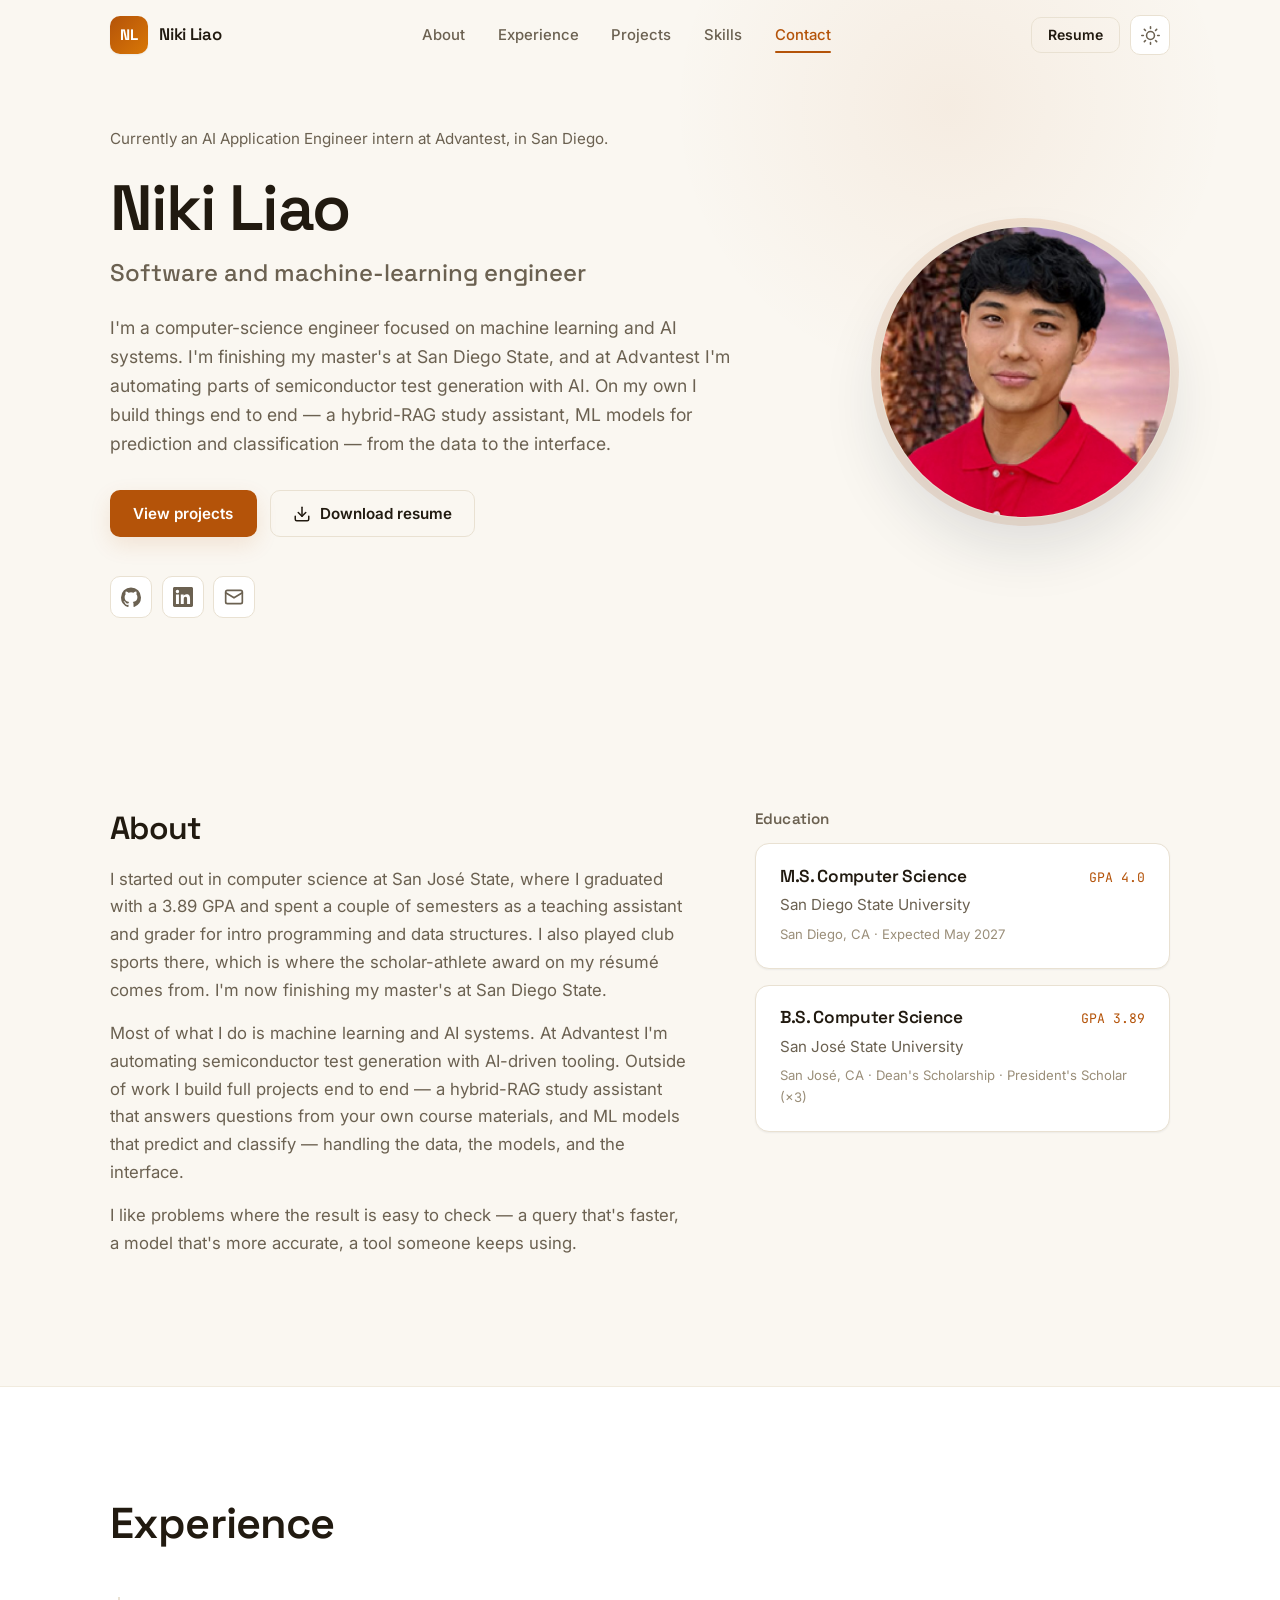
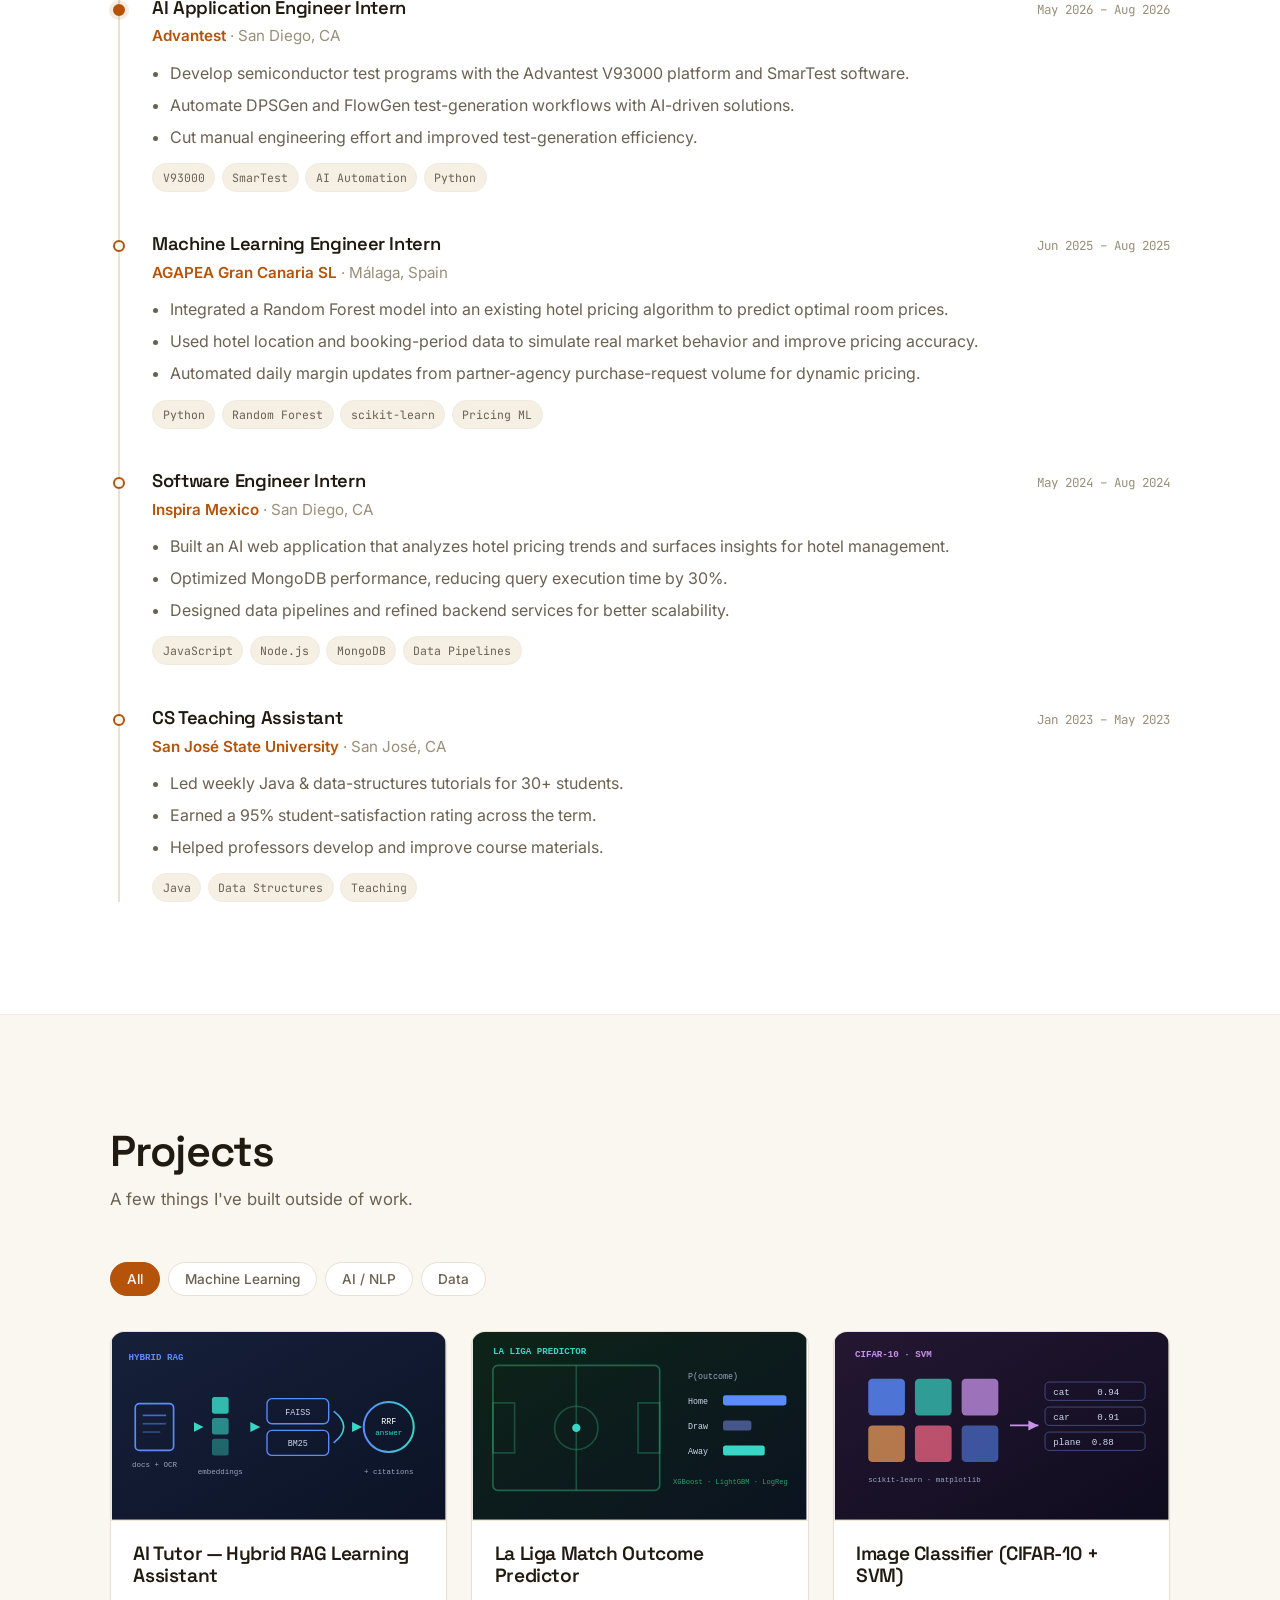
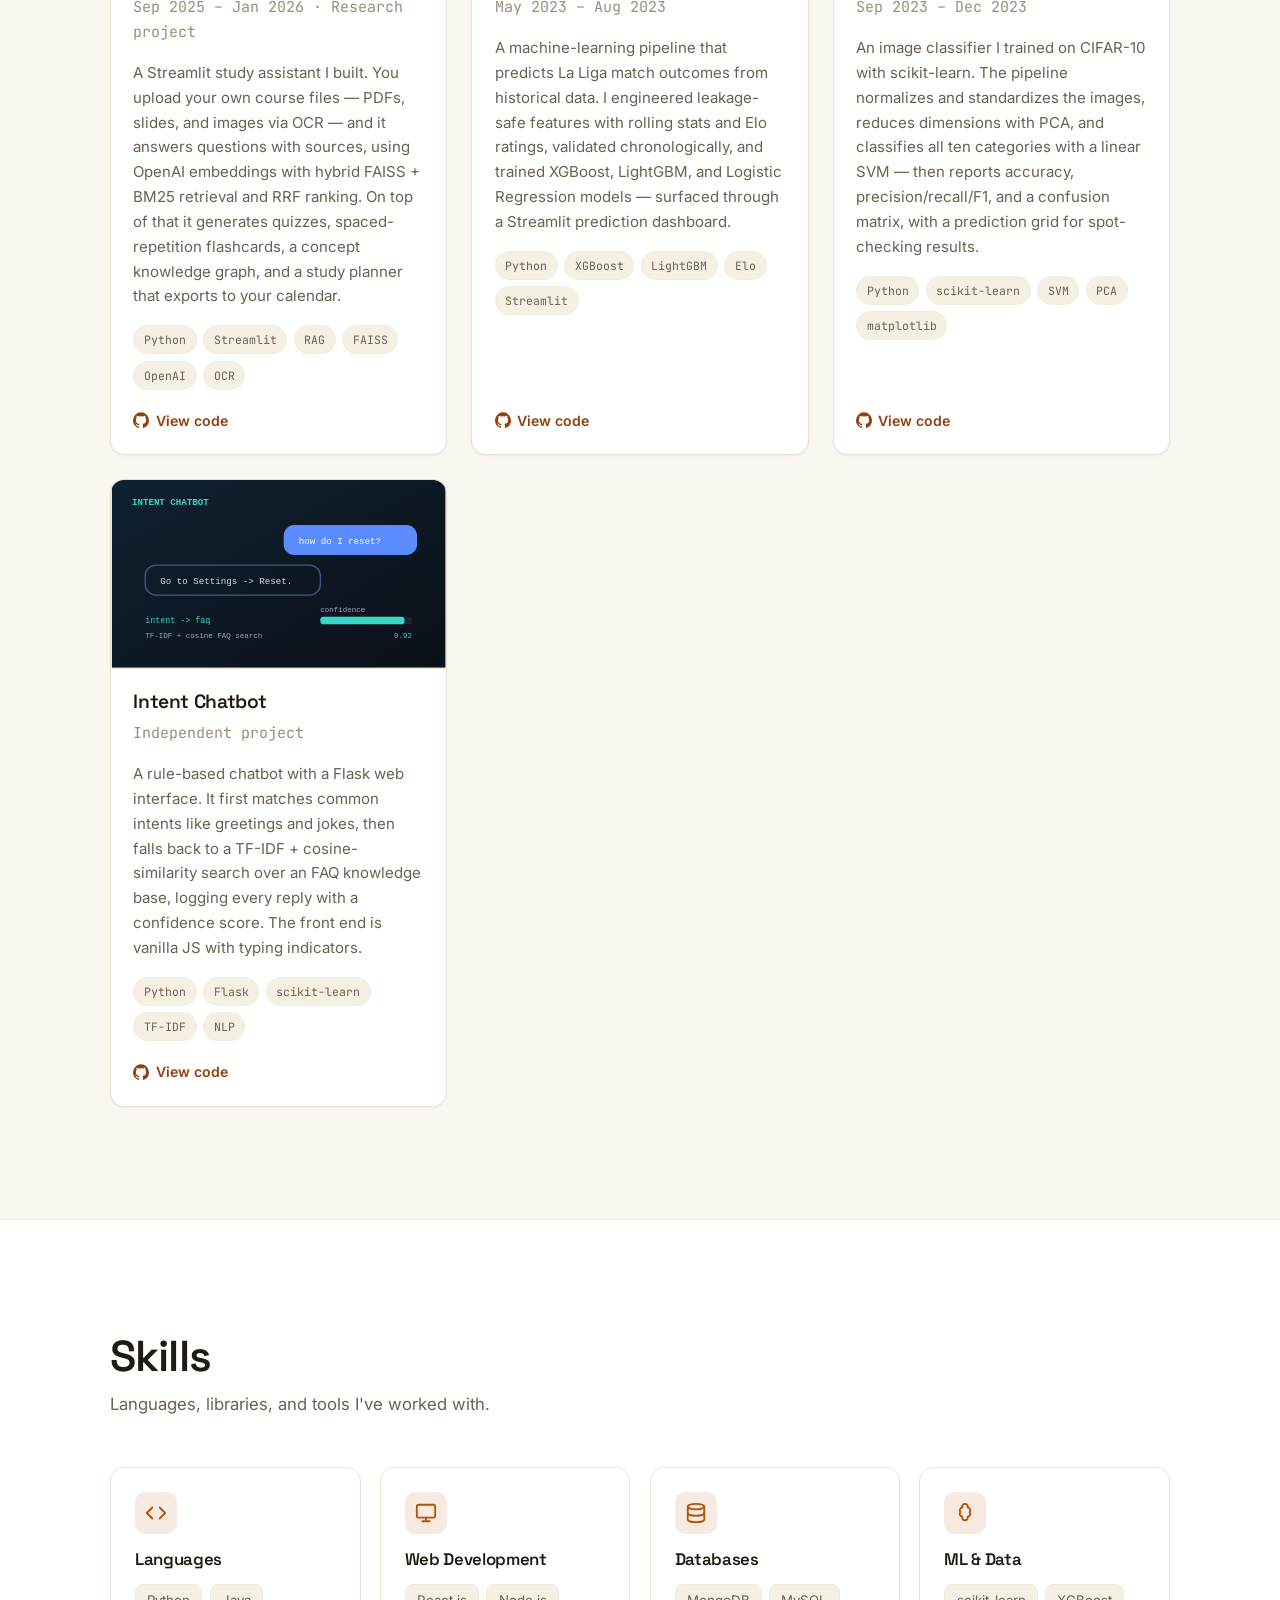
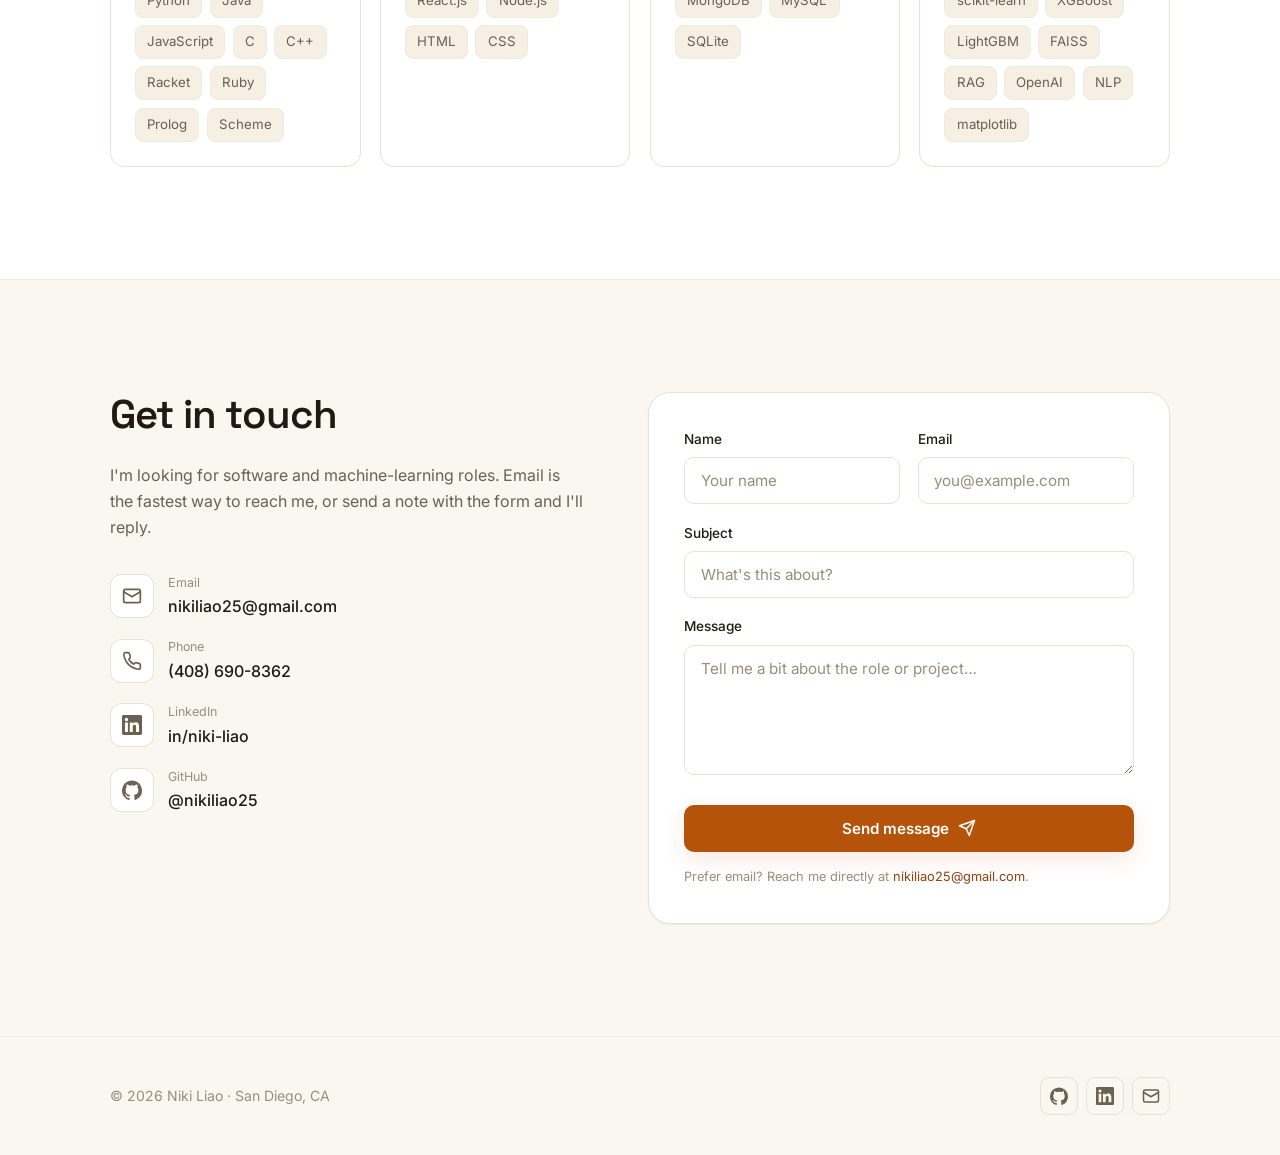
==== index.html @ 73e9d35c "Rebuild portfolio: custom site, résumé-accurate content, amber theme - Replace HTML5 UP template wit" ====
<!DOCTYPE html>
<html lang="en" data-theme="dark">
<head>
  <meta charset="utf-8" />
  <meta name="viewport" content="width=device-width, initial-scale=1" />

  <title>Niki Liao — Software &amp; Machine Learning Engineer</title>
  <meta name="description" content="Niki Liao is a software and machine learning engineer in San Diego. MS Computer Science at SDSU. Building AI-driven systems, RAG applications, and ML pipelines." />
  <meta name="author" content="Niki Liao" />
  <meta name="theme-color" content="#14110b" />
  <link rel="canonical" href="https://nikiliao25.github.io/Niki_Portfolio/" />

  <!-- Open Graph / Twitter -->
  <meta property="og:type" content="website" />
  <meta property="og:title" content="Niki Liao — Software &amp; Machine Learning Engineer" />
  <meta property="og:description" content="MS Computer Science @ SDSU. Building AI-driven systems, RAG applications, and ML pipelines." />
  <meta property="og:image" content="https://nikiliao25.github.io/Niki_Portfolio/images/og-image.png" />
  <meta property="og:url" content="https://nikiliao25.github.io/Niki_Portfolio/" />
  <meta name="twitter:card" content="summary_large_image" />
  <meta name="twitter:title" content="Niki Liao — Software &amp; Machine Learning Engineer" />
  <meta name="twitter:description" content="MS Computer Science @ SDSU. Building AI-driven systems, RAG applications, and ML pipelines." />
  <meta name="twitter:image" content="https://nikiliao25.github.io/Niki_Portfolio/images/og-image.png" />

  <!-- Favicon: NL monogram -->
  <link rel="icon" href="data:image/svg+xml,%3Csvg xmlns='http://www.w3.org/2000/svg' viewBox='0 0 64 64'%3E%3Cdefs%3E%3ClinearGradient id='g' x1='0' y1='0' x2='1' y2='1'%3E%3Cstop offset='0' stop-color='%23f59e0b'/%3E%3Cstop offset='1' stop-color='%23fbbf24'/%3E%3C/linearGradient%3E%3C/defs%3E%3Crect width='64' height='64' rx='14' fill='url(%23g)'/%3E%3Ctext x='50%25' y='52%25' font-family='Arial,sans-serif' font-size='30' font-weight='700' fill='%2314110b' text-anchor='middle' dominant-baseline='middle'%3ENL%3C/text%3E%3C/svg%3E" />

  <!-- Fonts -->
  <link rel="preconnect" href="https://fonts.googleapis.com" />
  <link rel="preconnect" href="https://fonts.gstatic.com" crossorigin />
  <link href="https://fonts.googleapis.com/css2?family=Inter:wght@400;500;600;700&family=Space+Grotesk:wght@500;600;700&family=JetBrains+Mono:wght@400;500&display=swap" rel="stylesheet" />

  <link rel="stylesheet" href="assets/css/styles.css" />

  <!-- Structured data -->
  <script type="application/ld+json">
  {
    "@context": "https://schema.org",
    "@type": "Person",
    "name": "Niki Liao",
    "jobTitle": "Software & Machine Learning Engineer",
    "email": "mailto:nikiliao25@gmail.com",
    "address": { "@type": "PostalAddress", "addressLocality": "San Diego", "addressRegion": "CA" },
    "alumniOf": ["San José State University", "San Diego State University"],
    "url": "https://nikiliao25.github.io/Niki_Portfolio/",
    "sameAs": ["https://github.com/nikiliao25", "https://www.linkedin.com/in/niki-liao/"]
  }
  </script>
</head>

<body>
  <a class="skip-link" href="#main">Skip to content</a>

  <!-- ===== Header ===== -->
  <header class="site-header" id="header">
    <div class="container nav">
      <a class="brand" href="#top" aria-label="Niki Liao — home">
        <span class="monogram" aria-hidden="true">NL</span>
        <span class="brand-name">Niki Liao</span>
      </a>

      <ul class="nav-links" id="navLinks">
        <li><a href="#about">About</a></li>
        <li><a href="#experience">Experience</a></li>
        <li><a href="#projects">Projects</a></li>
        <li><a href="#skills">Skills</a></li>
        <li><a href="#contact">Contact</a></li>
      </ul>

      <div class="nav-actions">
        <a class="btn btn-ghost" href="assets/Niki_Liao_Resume.pdf" target="_blank" rel="noopener" style="padding:0.6rem 1rem;font-size:0.88rem;">Resume</a>
        <button class="icon-btn theme-toggle" id="themeToggle" aria-label="Toggle color theme">
          <svg class="moon" viewBox="0 0 24 24" fill="none" stroke="currentColor" stroke-width="2" stroke-linecap="round" stroke-linejoin="round"><path d="M21 12.79A9 9 0 1 1 11.21 3 7 7 0 0 0 21 12.79z"/></svg>
          <svg class="sun" viewBox="0 0 24 24" fill="none" stroke="currentColor" stroke-width="2" stroke-linecap="round" stroke-linejoin="round"><circle cx="12" cy="12" r="5"/><path d="M12 1v2M12 21v2M4.22 4.22l1.42 1.42M18.36 18.36l1.42 1.42M1 12h2M21 12h2M4.22 19.78l1.42-1.42M18.36 5.64l1.42-1.42"/></svg>
        </button>
        <button class="icon-btn nav-toggle" id="navToggle" aria-label="Toggle navigation" aria-expanded="false">
          <svg viewBox="0 0 24 24" fill="none" stroke="currentColor" stroke-width="2" stroke-linecap="round"><line x1="3" y1="6" x2="21" y2="6"/><line x1="3" y1="12" x2="21" y2="12"/><line x1="3" y1="18" x2="21" y2="18"/></svg>
        </button>
      </div>
    </div>
  </header>

  <main id="main">
    <span id="top"></span>

    <!-- ===== Hero ===== -->
    <section class="hero" id="hero">
      <div class="container hero-inner reveal">
        <div class="hero-text">
        <p class="hero-now">Currently an AI Application Engineer intern at Advantest, in San Diego.</p>
        <h1>Niki Liao</h1>
        <p class="role">Software and machine-learning engineer</p>
        <p class="lead">
          I'm a computer-science engineer focused on machine learning and AI
          systems. I'm finishing my master's at San Diego State, and at Advantest
          I'm automating parts of semiconductor test generation with AI. On my own
          I build things end to end — a hybrid-RAG study assistant, ML models for
          prediction and classification — from the data to the interface.
        </p>

        <div class="hero-actions">
          <a class="btn btn-primary" href="#projects">View projects</a>
          <a class="btn btn-ghost" href="assets/Niki_Liao_Resume.pdf" target="_blank" rel="noopener">
            <svg viewBox="0 0 24 24" fill="none" stroke="currentColor" stroke-width="2" stroke-linecap="round" stroke-linejoin="round"><path d="M21 15v4a2 2 0 0 1-2 2H5a2 2 0 0 1-2-2v-4"/><polyline points="7 10 12 15 17 10"/><line x1="12" y1="15" x2="12" y2="3"/></svg>
            Download resume
          </a>
        </div>

        <div class="hero-socials">
          <a href="https://github.com/nikiliao25" target="_blank" rel="noopener" aria-label="GitHub">
            <svg viewBox="0 0 24 24" fill="currentColor"><path d="M12 .5A12 12 0 0 0 0 12.5a12 12 0 0 0 8.21 11.4c.6.11.82-.26.82-.58v-2c-3.34.73-4.04-1.6-4.04-1.6-.55-1.39-1.34-1.76-1.34-1.76-1.09-.75.08-.73.08-.73 1.2.08 1.84 1.24 1.84 1.24 1.07 1.83 2.81 1.3 3.5.99.11-.78.42-1.3.76-1.6-2.67-.3-5.47-1.33-5.47-5.93 0-1.31.47-2.38 1.24-3.22-.13-.3-.54-1.52.12-3.18 0 0 1.01-.32 3.3 1.23a11.5 11.5 0 0 1 6 0c2.29-1.55 3.3-1.23 3.3-1.23.66 1.66.25 2.88.12 3.18.77.84 1.23 1.91 1.23 3.22 0 4.61-2.8 5.62-5.48 5.92.43.37.81 1.1.81 2.22v3.29c0 .32.22.7.83.58A12 12 0 0 0 24 12.5 12 12 0 0 0 12 .5z"/></svg>
          </a>
          <a href="https://www.linkedin.com/in/niki-liao/" target="_blank" rel="noopener" aria-label="LinkedIn">
            <svg viewBox="0 0 24 24" fill="currentColor"><path d="M20.45 20.45h-3.56v-5.57c0-1.33-.02-3.04-1.85-3.04-1.85 0-2.13 1.45-2.13 2.94v5.67H9.35V9h3.42v1.56h.05c.48-.9 1.64-1.85 3.37-1.85 3.6 0 4.27 2.37 4.27 5.46v6.28zM5.34 7.43a2.06 2.06 0 1 1 0-4.13 2.06 2.06 0 0 1 0 4.13zM7.12 20.45H3.56V9h3.56v11.45zM22.22 0H1.77C.79 0 0 .77 0 1.73v20.54C0 23.22.79 24 1.77 24h20.45c.98 0 1.78-.78 1.78-1.73V1.73C24 .77 23.2 0 22.22 0z"/></svg>
          </a>
          <a href="mailto:nikiliao25@gmail.com" aria-label="Email">
            <svg viewBox="0 0 24 24" fill="none" stroke="currentColor" stroke-width="2" stroke-linecap="round" stroke-linejoin="round"><rect x="2" y="4" width="20" height="16" rx="2"/><path d="m22 7-10 6L2 7"/></svg>
          </a>
        </div>
        </div>

        <div class="hero-photo">
          <img src="images/headshot.jpg" width="300" height="300" alt="Portrait of Niki Liao" />
        </div>
      </div>
    </section>

    <!-- ===== About ===== -->
    <section class="section" id="about">
      <div class="container">
        <div class="about-grid">
          <div class="about-text reveal">
            <h2>About</h2>
            <p>
              I started out in computer science at San José State, where I
              graduated with a 3.89 GPA and spent a couple of semesters as a
              teaching assistant and grader for intro programming and data
              structures. I also played club sports there, which is where the
              scholar-athlete award on my résumé comes from. I'm now finishing
              my master's at San Diego State.
            </p>
            <p>
              Most of what I do is machine learning and AI systems. At Advantest
              I'm automating semiconductor test generation with AI-driven tooling.
              Outside of work I build full projects end to end — a hybrid-RAG study
              assistant that answers questions from your own course materials, and
              ML models that predict and classify — handling the data, the models,
              and the interface.
            </p>
            <p>
              I like problems where the result is easy to check — a query that's
              faster, a model that's more accurate, a tool someone keeps using.
            </p>
          </div>

          <div class="about-edu reveal">
            <h2 class="edu-title">Education</h2>
            <div class="edu-card">
              <div class="edu-top">
                <h3>M.S. Computer Science</h3>
                <span class="gpa">GPA 4.0</span>
              </div>
              <p class="school">San Diego State University</p>
              <p class="meta">San Diego, CA · Expected May 2027</p>
            </div>
            <div class="edu-card">
              <div class="edu-top">
                <h3>B.S. Computer Science</h3>
                <span class="gpa">GPA 3.89</span>
              </div>
              <p class="school">San José State University</p>
              <p class="meta">San José, CA · Dean's Scholarship · President's Scholar (×3)</p>
            </div>
          </div>
        </div>
      </div>
    </section>

    <!-- ===== Experience ===== -->
    <section class="section" id="experience" style="background:var(--bg-soft);border-block:1px solid var(--border-soft);">
      <div class="container">
        <div class="section-head reveal">
          <h2>Experience</h2>
        </div>

        <div class="timeline">
          <article class="tl-item current reveal">
            <div class="tl-head">
              <h3 class="tl-role">AI Application Engineer Intern</h3>
              <span class="tl-date">May 2026 – Aug 2026</span>
            </div>
            <p class="tl-company">Advantest <span class="loc">· San Diego, CA</span></p>
            <ul class="tl-list">
              <li>Develop semiconductor test programs with the Advantest V93000 platform and SmarTest software.</li>
              <li>Automate DPSGen and FlowGen test-generation workflows with AI-driven solutions.</li>
              <li>Cut manual engineering effort and improved test-generation efficiency.</li>
            </ul>
            <div class="tl-tags">
              <span class="tag">V93000</span><span class="tag">SmarTest</span><span class="tag">AI Automation</span><span class="tag">Python</span>
            </div>
          </article>

          <article class="tl-item reveal">
            <div class="tl-head">
              <h3 class="tl-role">Machine Learning Engineer Intern</h3>
              <span class="tl-date">Jun 2025 – Aug 2025</span>
            </div>
            <p class="tl-company">AGAPEA Gran Canaria SL <span class="loc">· Málaga, Spain</span></p>
            <ul class="tl-list">
              <li>Integrated a Random Forest model into an existing hotel pricing algorithm to predict optimal room prices.</li>
              <li>Used hotel location and booking-period data to simulate real market behavior and improve pricing accuracy.</li>
              <li>Automated daily margin updates from partner-agency purchase-request volume for dynamic pricing.</li>
            </ul>
            <div class="tl-tags">
              <span class="tag">Python</span><span class="tag">Random Forest</span><span class="tag">scikit-learn</span><span class="tag">Pricing ML</span>
            </div>
          </article>

          <article class="tl-item reveal">
            <div class="tl-head">
              <h3 class="tl-role">Software Engineer Intern</h3>
              <span class="tl-date">May 2024 – Aug 2024</span>
            </div>
            <p class="tl-company">Inspira Mexico <span class="loc">· San Diego, CA</span></p>
            <ul class="tl-list">
              <li>Built an AI web application that analyzes hotel pricing trends and surfaces insights for hotel management.</li>
              <li>Optimized MongoDB performance, reducing query execution time by 30%.</li>
              <li>Designed data pipelines and refined backend services for better scalability.</li>
            </ul>
            <div class="tl-tags">
              <span class="tag">JavaScript</span><span class="tag">Node.js</span><span class="tag">MongoDB</span><span class="tag">Data Pipelines</span>
            </div>
          </article>

          <article class="tl-item reveal">
            <div class="tl-head">
              <h3 class="tl-role">CS Teaching Assistant</h3>
              <span class="tl-date">Jan 2023 – May 2023</span>
            </div>
            <p class="tl-company">San José State University <span class="loc">· San José, CA</span></p>
            <ul class="tl-list">
              <li>Led weekly Java &amp; data-structures tutorials for 30+ students.</li>
              <li>Earned a 95% student-satisfaction rating across the term.</li>
              <li>Helped professors develop and improve course materials.</li>
            </ul>
            <div class="tl-tags">
              <span class="tag">Java</span><span class="tag">Data Structures</span><span class="tag">Teaching</span>
            </div>
          </article>
        </div>
      </div>
    </section>

    <!-- ===== Projects ===== -->
    <section class="section" id="projects">
      <div class="container">
        <div class="section-head reveal">
          <h2>Projects</h2>
          <p>A few things I've built outside of work.</p>
        </div>

        <div class="proj-filters reveal" id="projFilters">
          <button class="filter-btn active" data-filter="all">All</button>
          <button class="filter-btn" data-filter="ml">Machine Learning</button>
          <button class="filter-btn" data-filter="ai">AI / NLP</button>
          <button class="filter-btn" data-filter="data">Data</button>
        </div>

        <div class="projects-grid" id="projectsGrid">

          <!-- Project 1: RAG AI Tutor -->
          <article class="project-card reveal" data-tags="ai ml data">
            <div class="project-thumb">
              <svg viewBox="0 0 400 225" xmlns="http://www.w3.org/2000/svg" role="img" aria-label="Hybrid RAG pipeline diagram">
                <defs>
                  <linearGradient id="p1bg" x1="0" y1="0" x2="1" y2="1">
                    <stop offset="0" stop-color="#16203a"/><stop offset="1" stop-color="#0c1326"/>
                  </linearGradient>
                  <linearGradient id="p1ac" x1="0" y1="0" x2="1" y2="0">
                    <stop offset="0" stop-color="#5b8cff"/><stop offset="1" stop-color="#38d6c4"/>
                  </linearGradient>
                </defs>
                <rect width="400" height="225" fill="url(#p1bg)"/>
                <!-- doc -->
                <rect x="28" y="86" width="46" height="56" rx="5" fill="none" stroke="#5b8cff" stroke-width="2"/>
                <line x1="37" y1="100" x2="65" y2="100" stroke="#5b8cff" stroke-width="2" opacity="0.7"/>
                <line x1="37" y1="110" x2="65" y2="110" stroke="#5b8cff" stroke-width="2" opacity="0.5"/>
                <line x1="37" y1="120" x2="58" y2="120" stroke="#5b8cff" stroke-width="2" opacity="0.4"/>
                <text x="51" y="162" fill="#9aa6bf" font-family="monospace" font-size="9" text-anchor="middle">docs + OCR</text>
                <!-- arrow -->
                <path d="M80 114 H110" stroke="url(#p1ac)" stroke-width="2" marker-end="url(#a1)"/>
                <!-- chunks / embeddings -->
                <g>
                  <rect x="120" y="78" width="20" height="20" rx="3" fill="#38d6c4" opacity="0.85"/>
                  <rect x="120" y="103" width="20" height="20" rx="3" fill="#38d6c4" opacity="0.6"/>
                  <rect x="120" y="128" width="20" height="20" rx="3" fill="#38d6c4" opacity="0.4"/>
                </g>
                <text x="130" y="170" fill="#9aa6bf" font-family="monospace" font-size="9" text-anchor="middle">embeddings</text>
                <path d="M148 114 H178" stroke="url(#p1ac)" stroke-width="2" marker-end="url(#a1)"/>
                <!-- FAISS + BM25 -> RRF -->
                <rect x="186" y="80" width="74" height="30" rx="6" fill="none" stroke="#5b8cff" stroke-width="1.6"/>
                <text x="223" y="99" fill="#cdd6ec" font-family="monospace" font-size="10" text-anchor="middle">FAISS</text>
                <rect x="186" y="118" width="74" height="30" rx="6" fill="none" stroke="#5b8cff" stroke-width="1.6"/>
                <text x="223" y="137" fill="#cdd6ec" font-family="monospace" font-size="10" text-anchor="middle">BM25</text>
                <path d="M266 95 q24 19 0 38" stroke="url(#p1ac)" stroke-width="2" fill="none"/>
                <path d="M266 133 H300" stroke="url(#p1ac)" stroke-width="2" marker-end="url(#a1)" transform="translate(0,-19)"/>
                <!-- answer -->
                <circle cx="332" cy="114" r="30" fill="none" stroke="url(#p1ac)" stroke-width="2.4"/>
                <text x="332" y="110" fill="#fff" font-family="monospace" font-size="10" text-anchor="middle">RRF</text>
                <text x="332" y="123" fill="#38d6c4" font-family="monospace" font-size="9" text-anchor="middle">answer</text>
                <text x="332" y="170" fill="#9aa6bf" font-family="monospace" font-size="9" text-anchor="middle">+ citations</text>
                <marker id="a1" markerWidth="8" markerHeight="8" refX="6" refY="3" orient="auto"><path d="M0 0 L6 3 L0 6 Z" fill="#38d6c4"/></marker>
                <text x="20" y="34" fill="#5b8cff" font-family="monospace" font-size="11" font-weight="700">HYBRID RAG</text>
              </svg>
            </div>
            <div class="project-body">
              <h3>AI Tutor — Hybrid RAG Learning Assistant</h3>
              <p class="project-date">Sep 2025 – Jan 2026 · Research project</p>
              <p>
                A Streamlit study assistant I built. You upload your own course files —
                PDFs, slides, and images via OCR — and it answers questions with sources,
                using OpenAI embeddings with hybrid FAISS + BM25 retrieval and RRF ranking.
                On top of that it generates quizzes, spaced-repetition flashcards, a concept
                knowledge graph, and a study planner that exports to your calendar.
              </p>
              <div class="project-tags">
                <span class="tag">Python</span><span class="tag">Streamlit</span><span class="tag">RAG</span><span class="tag">FAISS</span><span class="tag">OpenAI</span><span class="tag">OCR</span>
              </div>
              <div class="project-links">
                <a href="https://github.com/nikiliao25/AI-Tutor" target="_blank" rel="noopener">
                  <svg viewBox="0 0 24 24" fill="currentColor"><path d="M12 .5A12 12 0 0 0 0 12.5a12 12 0 0 0 8.21 11.4c.6.11.82-.26.82-.58v-2c-3.34.73-4.04-1.6-4.04-1.6-.55-1.39-1.34-1.76-1.34-1.76-1.09-.75.08-.73.08-.73 1.2.08 1.84 1.24 1.84 1.24 1.07 1.83 2.81 1.3 3.5.99.11-.78.42-1.3.76-1.6-2.67-.3-5.47-1.33-5.47-5.93 0-1.31.47-2.38 1.24-3.22-.13-.3-.54-1.52.12-3.18 0 0 1.01-.32 3.3 1.23a11.5 11.5 0 0 1 6 0c2.29-1.55 3.3-1.23 3.3-1.23.66 1.66.25 2.88.12 3.18.77.84 1.23 1.91 1.23 3.22 0 4.61-2.8 5.62-5.48 5.92.43.37.81 1.1.81 2.22v3.29c0 .32.22.7.83.58A12 12 0 0 0 24 12.5 12 12 0 0 0 12 .5z"/></svg>
                  View code
                </a>
              </div>
            </div>
          </article>

          <!-- Project 2: La Liga predictor -->
          <article class="project-card reveal" data-tags="ml data">
            <div class="project-thumb">
              <svg viewBox="0 0 400 225" xmlns="http://www.w3.org/2000/svg" role="img" aria-label="La Liga match prediction dashboard">
                <defs>
                  <linearGradient id="p2bg" x1="0" y1="0" x2="1" y2="1">
                    <stop offset="0" stop-color="#0d2418"/><stop offset="1" stop-color="#0b1320"/>
                  </linearGradient>
                </defs>
                <rect width="400" height="225" fill="url(#p2bg)"/>
                <!-- pitch -->
                <rect x="24" y="40" width="200" height="150" rx="6" fill="none" stroke="#2f9e6e" stroke-width="2" opacity="0.55"/>
                <line x1="124" y1="40" x2="124" y2="190" stroke="#2f9e6e" stroke-width="2" opacity="0.4"/>
                <circle cx="124" cy="115" r="26" fill="none" stroke="#2f9e6e" stroke-width="2" opacity="0.4"/>
                <rect x="24" y="85" width="26" height="60" fill="none" stroke="#2f9e6e" stroke-width="2" opacity="0.4"/>
                <rect x="198" y="85" width="26" height="60" fill="none" stroke="#2f9e6e" stroke-width="2" opacity="0.4"/>
                <circle cx="124" cy="115" r="5" fill="#38d6c4"/>
                <!-- prediction bars -->
                <text x="258" y="56" fill="#9aa6bf" font-family="monospace" font-size="10">P(outcome)</text>
                <g font-family="monospace" font-size="10" fill="#cdd6ec">
                  <text x="258" y="86">Home</text>
                  <rect x="300" y="76" width="76" height="12" rx="3" fill="#5b8cff"/>
                  <text x="258" y="116">Draw</text>
                  <rect x="300" y="106" width="34" height="12" rx="3" fill="#46568a"/>
                  <text x="258" y="146">Away</text>
                  <rect x="300" y="136" width="50" height="12" rx="3" fill="#38d6c4"/>
                </g>
                <text x="240" y="182" fill="#2f9e6e" font-family="monospace" font-size="8.5">XGBoost · LightGBM · LogReg</text>
                <text x="24" y="26" fill="#38d6c4" font-family="monospace" font-size="11" font-weight="700">LA LIGA PREDICTOR</text>
              </svg>
            </div>
            <div class="project-body">
              <h3>La Liga Match Outcome Predictor</h3>
              <p class="project-date">May 2023 – Aug 2023</p>
              <p>
                A machine-learning pipeline that predicts La Liga match outcomes from
                historical data. I engineered leakage-safe features with rolling stats and
                Elo ratings, validated chronologically, and trained XGBoost, LightGBM, and
                Logistic Regression models — surfaced through a Streamlit prediction dashboard.
              </p>
              <div class="project-tags">
                <span class="tag">Python</span><span class="tag">XGBoost</span><span class="tag">LightGBM</span><span class="tag">Elo</span><span class="tag">Streamlit</span>
              </div>
              <div class="project-links">
                <a href="https://github.com/nikiliao25/LaLigaPredictor" target="_blank" rel="noopener">
                  <svg viewBox="0 0 24 24" fill="currentColor"><path d="M12 .5A12 12 0 0 0 0 12.5a12 12 0 0 0 8.21 11.4c.6.11.82-.26.82-.58v-2c-3.34.73-4.04-1.6-4.04-1.6-.55-1.39-1.34-1.76-1.34-1.76-1.09-.75.08-.73.08-.73 1.2.08 1.84 1.24 1.84 1.24 1.07 1.83 2.81 1.3 3.5.99.11-.78.42-1.3.76-1.6-2.67-.3-5.47-1.33-5.47-5.93 0-1.31.47-2.38 1.24-3.22-.13-.3-.54-1.52.12-3.18 0 0 1.01-.32 3.3 1.23a11.5 11.5 0 0 1 6 0c2.29-1.55 3.3-1.23 3.3-1.23.66 1.66.25 2.88.12 3.18.77.84 1.23 1.91 1.23 3.22 0 4.61-2.8 5.62-5.48 5.92.43.37.81 1.1.81 2.22v3.29c0 .32.22.7.83.58A12 12 0 0 0 24 12.5 12 12 0 0 0 12 .5z"/></svg>
                  View code
                </a>
              </div>
            </div>
          </article>

          <!-- Project 3: Image classifier -->
          <article class="project-card reveal" data-tags="ml">
            <div class="project-thumb">
              <svg viewBox="0 0 400 225" xmlns="http://www.w3.org/2000/svg" role="img" aria-label="CIFAR-10 image classifier">
                <defs>
                  <linearGradient id="p3bg" x1="0" y1="0" x2="1" y2="1">
                    <stop offset="0" stop-color="#241733"/><stop offset="1" stop-color="#0f0c1e"/>
                  </linearGradient>
                </defs>
                <rect width="400" height="225" fill="url(#p3bg)"/>
                <text x="24" y="30" fill="#c792ea" font-family="monospace" font-size="11" font-weight="700">CIFAR-10 · SVM</text>
                <!-- image grid -->
                <g>
                  <rect x="40" y="56" width="44" height="44" rx="5" fill="#5b8cff" opacity="0.8"/>
                  <rect x="96" y="56" width="44" height="44" rx="5" fill="#38d6c4" opacity="0.7"/>
                  <rect x="152" y="56" width="44" height="44" rx="5" fill="#c792ea" opacity="0.75"/>
                  <rect x="40" y="112" width="44" height="44" rx="5" fill="#f7a35c" opacity="0.7"/>
                  <rect x="96" y="112" width="44" height="44" rx="5" fill="#ff6b8a" opacity="0.7"/>
                  <rect x="152" y="112" width="44" height="44" rx="5" fill="#5b8cff" opacity="0.55"/>
                </g>
                <!-- arrow to labels -->
                <path d="M210 112 H244" stroke="#c792ea" stroke-width="2" marker-end="url(#a3)"/>
                <marker id="a3" markerWidth="8" markerHeight="8" refX="6" refY="3" orient="auto"><path d="M0 0 L6 3 L0 6 Z" fill="#c792ea"/></marker>
                <g font-family="monospace" font-size="11" fill="#cdd6ec">
                  <rect x="252" y="60" width="120" height="22" rx="5" fill="none" stroke="#46568a"/>
                  <text x="262" y="75">cat&#160;&#160;&#160;&#160;&#160;0.94</text>
                  <rect x="252" y="90" width="120" height="22" rx="5" fill="none" stroke="#46568a"/>
                  <text x="262" y="105">car&#160;&#160;&#160;&#160;&#160;0.91</text>
                  <rect x="252" y="120" width="120" height="22" rx="5" fill="none" stroke="#46568a"/>
                  <text x="262" y="135">plane&#160;&#160;0.88</text>
                </g>
                <text x="40" y="180" fill="#9aa6bf" font-family="monospace" font-size="9">scikit-learn · matplotlib</text>
              </svg>
            </div>
            <div class="project-body">
              <h3>Image Classifier (CIFAR-10 + SVM)</h3>
              <p class="project-date">Sep 2023 – Dec 2023</p>
              <p>
                An image classifier I trained on CIFAR-10 with scikit-learn. The pipeline
                normalizes and standardizes the images, reduces dimensions with PCA, and
                classifies all ten categories with a linear SVM — then reports accuracy,
                precision/recall/F1, and a confusion matrix, with a prediction grid for
                spot-checking results.
              </p>
              <div class="project-tags">
                <span class="tag">Python</span><span class="tag">scikit-learn</span><span class="tag">SVM</span><span class="tag">PCA</span><span class="tag">matplotlib</span>
              </div>
              <div class="project-links">
                <a href="https://github.com/nikiliao25/Image-Classifier" target="_blank" rel="noopener">
                  <svg viewBox="0 0 24 24" fill="currentColor"><path d="M12 .5A12 12 0 0 0 0 12.5a12 12 0 0 0 8.21 11.4c.6.11.82-.26.82-.58v-2c-3.34.73-4.04-1.6-4.04-1.6-.55-1.39-1.34-1.76-1.34-1.76-1.09-.75.08-.73.08-.73 1.2.08 1.84 1.24 1.84 1.24 1.07 1.83 2.81 1.3 3.5.99.11-.78.42-1.3.76-1.6-2.67-.3-5.47-1.33-5.47-5.93 0-1.31.47-2.38 1.24-3.22-.13-.3-.54-1.52.12-3.18 0 0 1.01-.32 3.3 1.23a11.5 11.5 0 0 1 6 0c2.29-1.55 3.3-1.23 3.3-1.23.66 1.66.25 2.88.12 3.18.77.84 1.23 1.91 1.23 3.22 0 4.61-2.8 5.62-5.48 5.92.43.37.81 1.1.81 2.22v3.29c0 .32.22.7.83.58A12 12 0 0 0 24 12.5 12 12 0 0 0 12 .5z"/></svg>
                  View code
                </a>
              </div>
            </div>
          </article>

          <!-- Project 4: Intent chatbot -->
          <article class="project-card reveal" data-tags="ai">
            <div class="project-thumb">
              <svg viewBox="0 0 400 225" xmlns="http://www.w3.org/2000/svg" role="img" aria-label="Rule-based intent chatbot">
                <defs>
                  <linearGradient id="p4bg" x1="0" y1="0" x2="1" y2="1">
                    <stop offset="0" stop-color="#10212f"/><stop offset="1" stop-color="#0b1018"/>
                  </linearGradient>
                </defs>
                <rect width="400" height="225" fill="url(#p4bg)"/>
                <text x="24" y="30" fill="#38d6c4" font-family="monospace" font-size="11" font-weight="700">INTENT CHATBOT</text>
                <!-- user message bubble -->
                <rect x="206" y="54" width="160" height="36" rx="13" fill="#5b8cff"/>
                <text x="224" y="77" fill="#fff" font-family="monospace" font-size="11">how do I reset?</text>
                <!-- bot reply bubble -->
                <rect x="40" y="102" width="210" height="36" rx="13" fill="none" stroke="#46568a" stroke-width="1.6"/>
                <text x="58" y="125" fill="#cdd6ec" font-family="monospace" font-size="11">Go to Settings -&gt; Reset.</text>
                <!-- routing + confidence -->
                <text x="40" y="172" fill="#38d6c4" font-family="monospace" font-size="10">intent -&gt; faq</text>
                <text x="40" y="190" fill="#9aa6bf" font-family="monospace" font-size="9">TF-IDF + cosine FAQ search</text>
                <text x="250" y="158" fill="#9aa6bf" font-family="monospace" font-size="9">confidence</text>
                <rect x="250" y="164" width="110" height="9" rx="4" fill="#1b2236"/>
                <rect x="250" y="164" width="101" height="9" rx="4" fill="#38d6c4"/>
                <text x="360" y="190" fill="#38d6c4" font-family="monospace" font-size="9" text-anchor="end">0.92</text>
              </svg>
            </div>
            <div class="project-body">
              <h3>Intent Chatbot</h3>
              <p class="project-date">Independent project</p>
              <p>
                A rule-based chatbot with a Flask web interface. It first matches common
                intents like greetings and jokes, then falls back to a TF-IDF + cosine-
                similarity search over an FAQ knowledge base, logging every reply with a
                confidence score. The front end is vanilla JS with typing indicators.
              </p>
              <div class="project-tags">
                <span class="tag">Python</span><span class="tag">Flask</span><span class="tag">scikit-learn</span><span class="tag">TF-IDF</span><span class="tag">NLP</span>
              </div>
              <div class="project-links">
                <a href="https://github.com/nikiliao25/Chatbot-Intent" target="_blank" rel="noopener">
                  <svg viewBox="0 0 24 24" fill="currentColor"><path d="M12 .5A12 12 0 0 0 0 12.5a12 12 0 0 0 8.21 11.4c.6.11.82-.26.82-.58v-2c-3.34.73-4.04-1.6-4.04-1.6-.55-1.39-1.34-1.76-1.34-1.76-1.09-.75.08-.73.08-.73 1.2.08 1.84 1.24 1.84 1.24 1.07 1.83 2.81 1.3 3.5.99.11-.78.42-1.3.76-1.6-2.67-.3-5.47-1.33-5.47-5.93 0-1.31.47-2.38 1.24-3.22-.13-.3-.54-1.52.12-3.18 0 0 1.01-.32 3.3 1.23a11.5 11.5 0 0 1 6 0c2.29-1.55 3.3-1.23 3.3-1.23.66 1.66.25 2.88.12 3.18.77.84 1.23 1.91 1.23 3.22 0 4.61-2.8 5.62-5.48 5.92.43.37.81 1.1.81 2.22v3.29c0 .32.22.7.83.58A12 12 0 0 0 24 12.5 12 12 0 0 0 12 .5z"/></svg>
                  View code
                </a>
              </div>
            </div>
          </article>

        </div>
      </div>
    </section>

    <!-- ===== Skills ===== -->
    <section class="section" id="skills" style="background:var(--bg-soft);border-block:1px solid var(--border-soft);">
      <div class="container">
        <div class="section-head reveal">
          <h2>Skills</h2>
          <p>Languages, libraries, and tools I've worked with.</p>
        </div>

        <div class="skills-grid">
          <div class="skill-card reveal">
            <div class="skill-icon"><svg viewBox="0 0 24 24" fill="none" stroke="currentColor" stroke-width="2" stroke-linecap="round" stroke-linejoin="round"><polyline points="16 18 22 12 16 6"/><polyline points="8 6 2 12 8 18"/></svg></div>
            <h3>Languages</h3>
            <div class="chips">
              <span class="chip">Python</span><span class="chip">Java</span><span class="chip">JavaScript</span>
              <span class="chip">C</span><span class="chip">C++</span><span class="chip">Racket</span>
              <span class="chip">Ruby</span><span class="chip">Prolog</span><span class="chip">Scheme</span>
            </div>
          </div>

          <div class="skill-card reveal">
            <div class="skill-icon"><svg viewBox="0 0 24 24" fill="none" stroke="currentColor" stroke-width="2" stroke-linecap="round" stroke-linejoin="round"><rect x="2" y="3" width="20" height="14" rx="2"/><line x1="8" y1="21" x2="16" y2="21"/><line x1="12" y1="17" x2="12" y2="21"/></svg></div>
            <h3>Web Development</h3>
            <div class="chips">
              <span class="chip">React.js</span><span class="chip">Node.js</span>
              <span class="chip">HTML</span><span class="chip">CSS</span>
            </div>
          </div>

          <div class="skill-card reveal">
            <div class="skill-icon"><svg viewBox="0 0 24 24" fill="none" stroke="currentColor" stroke-width="2" stroke-linecap="round" stroke-linejoin="round"><ellipse cx="12" cy="5" rx="9" ry="3"/><path d="M3 5v14c0 1.66 4 3 9 3s9-1.34 9-3V5"/><path d="M3 12c0 1.66 4 3 9 3s9-1.34 9-3"/></svg></div>
            <h3>Databases</h3>
            <div class="chips">
              <span class="chip">MongoDB</span><span class="chip">MySQL</span><span class="chip">SQLite</span>
            </div>
          </div>

          <div class="skill-card reveal">
            <div class="skill-icon"><svg viewBox="0 0 24 24" fill="none" stroke="currentColor" stroke-width="2" stroke-linecap="round" stroke-linejoin="round"><path d="M12 2a3 3 0 0 0-3 3v1a3 3 0 0 0-2 5 3 3 0 0 0 2 5v1a3 3 0 0 0 6 0v-1a3 3 0 0 0 2-5 3 3 0 0 0-2-5V5a3 3 0 0 0-3-3z"/></svg></div>
            <h3>ML &amp; Data</h3>
            <div class="chips">
              <span class="chip">scikit-learn</span><span class="chip">XGBoost</span><span class="chip">LightGBM</span>
              <span class="chip">FAISS</span><span class="chip">RAG</span><span class="chip">OpenAI</span>
              <span class="chip">NLP</span><span class="chip">matplotlib</span>
            </div>
          </div>
        </div>
      </div>
    </section>

    <!-- ===== Contact ===== -->
    <section class="section" id="contact">
      <div class="container">
        <div class="contact-grid">
          <div class="contact-info reveal">
            <h2>Get in touch</h2>
            <p>
              I'm looking for software and machine-learning roles. Email is the
              fastest way to reach me, or send a note with the form and I'll
              reply.
            </p>
            <ul class="contact-channels">
              <li>
                <a href="mailto:nikiliao25@gmail.com">
                  <span class="ci-icon"><svg viewBox="0 0 24 24" fill="none" stroke="currentColor" stroke-width="2" stroke-linecap="round" stroke-linejoin="round"><rect x="2" y="4" width="20" height="16" rx="2"/><path d="m22 7-10 6L2 7"/></svg></span>
                  <span class="ci-text"><span class="ci-label">Email</span><span class="ci-value">nikiliao25@gmail.com</span></span>
                </a>
              </li>
              <li>
                <a href="tel:+14086908362">
                  <span class="ci-icon"><svg viewBox="0 0 24 24" fill="none" stroke="currentColor" stroke-width="2" stroke-linecap="round" stroke-linejoin="round"><path d="M22 16.92v3a2 2 0 0 1-2.18 2 19.79 19.79 0 0 1-8.63-3.07 19.5 19.5 0 0 1-6-6 19.79 19.79 0 0 1-3.07-8.67A2 2 0 0 1 4.11 2h3a2 2 0 0 1 2 1.72c.13.96.36 1.9.7 2.81a2 2 0 0 1-.45 2.11L8.09 9.91a16 16 0 0 0 6 6l1.27-1.27a2 2 0 0 1 2.11-.45c.9.34 1.85.57 2.81.7A2 2 0 0 1 22 16.92z"/></svg></span>
                  <span class="ci-text"><span class="ci-label">Phone</span><span class="ci-value">(408) 690-8362</span></span>
                </a>
              </li>
              <li>
                <a href="https://www.linkedin.com/in/niki-liao/" target="_blank" rel="noopener">
                  <span class="ci-icon"><svg viewBox="0 0 24 24" fill="currentColor"><path d="M20.45 20.45h-3.56v-5.57c0-1.33-.02-3.04-1.85-3.04-1.85 0-2.13 1.45-2.13 2.94v5.67H9.35V9h3.42v1.56h.05c.48-.9 1.64-1.85 3.37-1.85 3.6 0 4.27 2.37 4.27 5.46v6.28zM5.34 7.43a2.06 2.06 0 1 1 0-4.13 2.06 2.06 0 0 1 0 4.13zM7.12 20.45H3.56V9h3.56v11.45zM22.22 0H1.77C.79 0 0 .77 0 1.73v20.54C0 23.22.79 24 1.77 24h20.45c.98 0 1.78-.78 1.78-1.73V1.73C24 .77 23.2 0 22.22 0z"/></svg></span>
                  <span class="ci-text"><span class="ci-label">LinkedIn</span><span class="ci-value">in/niki-liao</span></span>
                </a>
              </li>
              <li>
                <a href="https://github.com/nikiliao25" target="_blank" rel="noopener">
                  <span class="ci-icon"><svg viewBox="0 0 24 24" fill="currentColor"><path d="M12 .5A12 12 0 0 0 0 12.5a12 12 0 0 0 8.21 11.4c.6.11.82-.26.82-.58v-2c-3.34.73-4.04-1.6-4.04-1.6-.55-1.39-1.34-1.76-1.34-1.76-1.09-.75.08-.73.08-.73 1.2.08 1.84 1.24 1.84 1.24 1.07 1.83 2.81 1.3 3.5.99.11-.78.42-1.3.76-1.6-2.67-.3-5.47-1.33-5.47-5.93 0-1.31.47-2.38 1.24-3.22-.13-.3-.54-1.52.12-3.18 0 0 1.01-.32 3.3 1.23a11.5 11.5 0 0 1 6 0c2.29-1.55 3.3-1.23 3.3-1.23.66 1.66.25 2.88.12 3.18.77.84 1.23 1.91 1.23 3.22 0 4.61-2.8 5.62-5.48 5.92.43.37.81 1.1.81 2.22v3.29c0 .32.22.7.83.58A12 12 0 0 0 24 12.5 12 12 0 0 0 12 .5z"/></svg></span>
                  <span class="ci-text"><span class="ci-label">GitHub</span><span class="ci-value">@nikiliao25</span></span>
                </a>
              </li>
            </ul>
          </div>

          <form class="contact-form reveal" id="contactForm" novalidate>
            <div class="form-row">
              <div class="field">
                <label for="cf-name">Name</label>
                <input type="text" id="cf-name" name="name" placeholder="Your name" required />
              </div>
              <div class="field">
                <label for="cf-email">Email</label>
                <input type="email" id="cf-email" name="email" placeholder="you@example.com" required />
              </div>
            </div>
            <div class="field">
              <label for="cf-subject">Subject</label>
              <input type="text" id="cf-subject" name="subject" placeholder="What's this about?" />
            </div>
            <div class="field">
              <label for="cf-message">Message</label>
              <textarea id="cf-message" name="message" placeholder="Tell me a bit about the role or project…" required></textarea>
            </div>
            <button type="submit" class="btn btn-primary" id="cfSubmit">
              <span class="btn-label">Send message</span>
              <svg viewBox="0 0 24 24" fill="none" stroke="currentColor" stroke-width="2" stroke-linecap="round" stroke-linejoin="round"><line x1="22" y1="2" x2="11" y2="13"/><polygon points="22 2 15 22 11 13 2 9 22 2"/></svg>
            </button>
            <div class="form-status" id="formStatus" role="status" aria-live="polite"></div>
            <p class="form-note">Prefer email? Reach me directly at <a href="mailto:nikiliao25@gmail.com">nikiliao25@gmail.com</a>.</p>
          </form>
        </div>
      </div>
    </section>
  </main>

  <!-- ===== Footer ===== -->
  <footer class="site-footer">
    <div class="container footer-inner">
      <p>&copy; <span id="year">2026</span> Niki Liao · San Diego, CA</p>
      <div class="footer-socials">
        <a href="https://github.com/nikiliao25" target="_blank" rel="noopener" aria-label="GitHub"><svg viewBox="0 0 24 24" fill="currentColor"><path d="M12 .5A12 12 0 0 0 0 12.5a12 12 0 0 0 8.21 11.4c.6.11.82-.26.82-.58v-2c-3.34.73-4.04-1.6-4.04-1.6-.55-1.39-1.34-1.76-1.34-1.76-1.09-.75.08-.73.08-.73 1.2.08 1.84 1.24 1.84 1.24 1.07 1.83 2.81 1.3 3.5.99.11-.78.42-1.3.76-1.6-2.67-.3-5.47-1.33-5.47-5.93 0-1.31.47-2.38 1.24-3.22-.13-.3-.54-1.52.12-3.18 0 0 1.01-.32 3.3 1.23a11.5 11.5 0 0 1 6 0c2.29-1.55 3.3-1.23 3.3-1.23.66 1.66.25 2.88.12 3.18.77.84 1.23 1.91 1.23 3.22 0 4.61-2.8 5.62-5.48 5.92.43.37.81 1.1.81 2.22v3.29c0 .32.22.7.83.58A12 12 0 0 0 24 12.5 12 12 0 0 0 12 .5z"/></svg></a>
        <a href="https://www.linkedin.com/in/niki-liao/" target="_blank" rel="noopener" aria-label="LinkedIn"><svg viewBox="0 0 24 24" fill="currentColor"><path d="M20.45 20.45h-3.56v-5.57c0-1.33-.02-3.04-1.85-3.04-1.85 0-2.13 1.45-2.13 2.94v5.67H9.35V9h3.42v1.56h.05c.48-.9 1.64-1.85 3.37-1.85 3.6 0 4.27 2.37 4.27 5.46v6.28zM5.34 7.43a2.06 2.06 0 1 1 0-4.13 2.06 2.06 0 0 1 0 4.13zM7.12 20.45H3.56V9h3.56v11.45zM22.22 0H1.77C.79 0 0 .77 0 1.73v20.54C0 23.22.79 24 1.77 24h20.45c.98 0 1.78-.78 1.78-1.73V1.73C24 .77 23.2 0 22.22 0z"/></svg></a>
        <a href="mailto:nikiliao25@gmail.com" aria-label="Email"><svg viewBox="0 0 24 24" fill="none" stroke="currentColor" stroke-width="2" stroke-linecap="round" stroke-linejoin="round"><rect x="2" y="4" width="20" height="16" rx="2"/><path d="m22 7-10 6L2 7"/></svg></a>
      </div>
    </div>
  </footer>

  <button class="to-top" id="toTop" aria-label="Back to top">
    <svg viewBox="0 0 24 24" fill="none" stroke="currentColor" stroke-width="2" stroke-linecap="round" stroke-linejoin="round"><line x1="12" y1="19" x2="12" y2="5"/><polyline points="5 12 12 5 19 12"/></svg>
  </button>

  <script src="assets/js/app.js"></script>
</body>
</html>
---- assets/css/styles.css ----
/* =================================================================
   Niki Liao — Portfolio
   Custom design system. No frameworks, no template.
   ================================================================= */

/* ---------- Design tokens ---------- */
:root {
  /* Dark theme (default) — Amber on espresso */
  --bg: #14110b;
  --bg-soft: #1a160e;
  --surface: #211a10;
  --surface-2: #2a2115;
  --border: #3a2f1c;
  --border-soft: #281f12;

  --text: #f1ece2;
  --text-muted: #b8ab94;
  --text-faint: #897c64;

  --accent: #f59e0b;
  --accent-strong: #fbb12f;
  --accent-2: #fbbf24;
  --accent-ink: #14110b;
  --accent-glow: rgba(245, 158, 11, 0.16);

  --shadow-sm: 0 1px 2px rgba(0, 0, 0, 0.4);
  --shadow-md: 0 10px 30px rgba(0, 0, 0, 0.35);
  --shadow-lg: 0 30px 60px rgba(0, 0, 0, 0.45);

  --radius: 14px;
  --radius-sm: 10px;
  --radius-lg: 22px;

  --maxw: 1140px;
  --gutter: clamp(1.1rem, 4vw, 2.5rem);

  --font-sans: "Inter", -apple-system, BlinkMacSystemFont, "Segoe UI", Roboto, Helvetica, Arial, sans-serif;
  --font-display: "Space Grotesk", var(--font-sans);
  --font-mono: "JetBrains Mono", ui-monospace, SFMono-Regular, Menlo, Consolas, monospace;

  --ease: cubic-bezier(0.4, 0, 0.2, 1);
}

[data-theme="light"] {
  --bg: #faf7f1;
  --bg-soft: #ffffff;
  --surface: #ffffff;
  --surface-2: #f5efe4;
  --border: #e9e1d2;
  --border-soft: #f1ebde;

  --text: #211a10;
  --text-muted: #6b6151;
  --text-faint: #9a8e79;

  --accent: #b45309;
  --accent-strong: #92400e;
  --accent-2: #d97706;
  --accent-ink: #ffffff;
  --accent-glow: rgba(180, 83, 9, 0.12);

  --shadow-sm: 0 1px 2px rgba(20, 30, 60, 0.06);
  --shadow-md: 0 12px 30px rgba(20, 30, 60, 0.08);
  --shadow-lg: 0 30px 60px rgba(20, 30, 60, 0.12);
}

/* ---------- Reset / base ---------- */
*,
*::before,
*::after { box-sizing: border-box; }

html {
  scroll-behavior: smooth;
  -webkit-text-size-adjust: 100%;
}

@media (prefers-reduced-motion: reduce) {
  html { scroll-behavior: auto; }
  *, *::before, *::after {
    animation-duration: 0.001ms !important;
    transition-duration: 0.001ms !important;
  }
}

body {
  margin: 0;
  font-family: var(--font-sans);
  background: var(--bg);
  color: var(--text);
  line-height: 1.65;
  font-size: 16px;
  -webkit-font-smoothing: antialiased;
  -moz-osx-font-smoothing: grayscale;
  overflow-x: hidden;
  transition: background-color 0.4s var(--ease), color 0.4s var(--ease);
}

img { max-width: 100%; display: block; }

a {
  color: var(--accent-strong);
  text-decoration: none;
  transition: color 0.2s var(--ease);
}
a:hover { color: var(--accent); }

h1, h2, h3, h4 {
  font-family: var(--font-display);
  font-weight: 600;
  line-height: 1.15;
  letter-spacing: -0.02em;
  margin: 0 0 0.6em;
  color: var(--text);
}

p { margin: 0 0 1rem; color: var(--text-muted); }

::selection { background: var(--accent); color: var(--accent-ink); }

:focus-visible {
  outline: 2px solid var(--accent);
  outline-offset: 3px;
  border-radius: 4px;
}

/* ---------- Layout helpers ---------- */
.container {
  width: 100%;
  max-width: var(--maxw);
  margin-inline: auto;
  padding-inline: var(--gutter);
}

section { position: relative; }

.section {
  padding-block: clamp(4rem, 9vw, 7rem);
}

.section-head {
  max-width: 640px;
  margin-bottom: 3rem;
}

.section-head h2 {
  font-size: clamp(1.9rem, 4vw, 2.7rem);
  margin-bottom: 0.6rem;
}
.section-head p { font-size: 1.05rem; margin: 0; }

.skip-link {
  position: absolute;
  left: -999px;
  top: 0;
  background: var(--accent);
  color: var(--accent-ink);
  padding: 0.6rem 1rem;
  border-radius: 0 0 8px 0;
  z-index: 1000;
  font-weight: 600;
}
.skip-link:focus { left: 0; }

/* ---------- Buttons ---------- */
.btn {
  display: inline-flex;
  align-items: center;
  justify-content: center;
  gap: 0.55rem;
  font-family: var(--font-sans);
  font-weight: 600;
  font-size: 0.95rem;
  line-height: 1;
  padding: 0.85rem 1.4rem;
  border-radius: var(--radius-sm);
  border: 1px solid transparent;
  cursor: pointer;
  transition: transform 0.2s var(--ease), background-color 0.2s var(--ease),
    border-color 0.2s var(--ease), box-shadow 0.2s var(--ease), color 0.2s var(--ease);
  white-space: nowrap;
}
.btn:active { transform: translateY(1px); }

.btn-primary {
  background: var(--accent);
  color: var(--accent-ink);
  box-shadow: 0 8px 22px var(--accent-glow);
}
.btn-primary:hover {
  background: var(--accent-strong);
  color: var(--accent-ink);
  transform: translateY(-2px);
  box-shadow: 0 14px 30px var(--accent-glow);
}

.btn-ghost {
  background: transparent;
  color: var(--text);
  border-color: var(--border);
}
.btn-ghost:hover {
  border-color: var(--accent);
  color: var(--accent);
  transform: translateY(-2px);
}

.btn svg { width: 18px; height: 18px; }

/* ---------- Header / nav ---------- */
.site-header {
  position: fixed;
  inset: 0 0 auto 0;
  z-index: 100;
  transition: background-color 0.3s var(--ease), border-color 0.3s var(--ease),
    backdrop-filter 0.3s var(--ease);
  border-bottom: 1px solid transparent;
}
.site-header.scrolled {
  background: color-mix(in srgb, var(--bg) 80%, transparent);
  backdrop-filter: saturate(160%) blur(14px);
  -webkit-backdrop-filter: saturate(160%) blur(14px);
  border-bottom-color: var(--border-soft);
}

.nav {
  display: flex;
  align-items: center;
  justify-content: space-between;
  height: 70px;
}

.brand {
  display: inline-flex;
  align-items: center;
  gap: 0.7rem;
  font-family: var(--font-display);
  font-weight: 600;
  color: var(--text);
  letter-spacing: -0.02em;
}
.brand:hover { color: var(--text); }
.brand .monogram {
  width: 38px;
  height: 38px;
  display: grid;
  place-items: center;
  border-radius: 10px;
  background: linear-gradient(135deg, var(--accent), var(--accent-2));
  color: #fff;
  font-weight: 700;
  font-size: 0.95rem;
  letter-spacing: 0.02em;
  box-shadow: var(--shadow-sm);
}
.brand .brand-name { font-size: 1.05rem; }

.nav-links {
  display: flex;
  align-items: center;
  gap: 0.35rem;
  list-style: none;
  margin: 0;
  padding: 0;
}
.nav-links a {
  position: relative;
  display: block;
  padding: 0.5rem 0.85rem;
  color: var(--text-muted);
  font-size: 0.93rem;
  font-weight: 500;
  border-radius: 8px;
}
.nav-links a:hover { color: var(--text); }
.nav-links a.active { color: var(--accent); }
.nav-links a.active::after {
  content: "";
  position: absolute;
  left: 0.85rem;
  right: 0.85rem;
  bottom: 0.15rem;
  height: 2px;
  border-radius: 2px;
  background: var(--accent);
}

.nav-actions { display: flex; align-items: center; gap: 0.6rem; }

.icon-btn {
  width: 40px;
  height: 40px;
  display: grid;
  place-items: center;
  border-radius: 10px;
  background: var(--surface);
  border: 1px solid var(--border);
  color: var(--text-muted);
  cursor: pointer;
  transition: color 0.2s var(--ease), border-color 0.2s var(--ease), background 0.2s var(--ease);
}
.icon-btn:hover { color: var(--accent); border-color: var(--accent); }
.icon-btn svg { width: 19px; height: 19px; }

.theme-toggle .sun { display: none; }
[data-theme="light"] .theme-toggle .sun { display: block; }
[data-theme="light"] .theme-toggle .moon { display: none; }

.nav-toggle { display: none; }

/* ---------- Hero ---------- */
.hero {
  position: relative;
  padding-top: clamp(7rem, 14vh, 10rem);
  padding-bottom: clamp(3rem, 8vw, 5rem);
  overflow: hidden;
}
.hero::before {
  content: "";
  position: absolute;
  top: -25%;
  right: 4%;
  width: 46vw;
  height: 46vw;
  max-width: 560px;
  max-height: 560px;
  background: radial-gradient(circle, var(--accent-glow), transparent 70%);
  opacity: 0.55;
  pointer-events: none;
  z-index: 0;
}
.hero-inner {
  position: relative;
  z-index: 1;
  display: flex;
  align-items: center;
  gap: clamp(2rem, 5vw, 4rem);
}
.hero-text { flex: 1 1 auto; max-width: 620px; }
.hero-photo { flex: 0 0 auto; margin-left: auto; }
.hero-photo img {
  display: block;
  width: clamp(190px, 24vw, 290px);
  height: auto;
  aspect-ratio: 1;
  object-fit: cover;
  object-position: center;
  border-radius: 50%;
  box-shadow:
    0 0 0 1px var(--border),
    0 0 0 9px var(--accent-glow),
    var(--shadow-lg);
}

.hero-now {
  font-size: 0.95rem;
  color: var(--text-muted);
  margin-bottom: 1.3rem;
}

.hero h1 {
  font-size: clamp(2.6rem, 7vw, 4rem);
  margin-bottom: 0.45rem;
  letter-spacing: -0.03em;
}
.hero .role {
  font-family: var(--font-display);
  font-size: clamp(1.1rem, 3vw, 1.5rem);
  font-weight: 500;
  color: var(--text-muted);
  margin-bottom: 1.3rem;
}
.hero .lead {
  font-size: 1.1rem;
  max-width: 60ch;
  margin-bottom: 2rem;
}

.hero-actions {
  display: flex;
  flex-wrap: wrap;
  gap: 0.8rem;
  margin-bottom: 2.4rem;
}

.hero-socials { display: flex; gap: 0.6rem; }
.hero-socials a {
  width: 42px;
  height: 42px;
  display: grid;
  place-items: center;
  border-radius: 10px;
  border: 1px solid var(--border);
  background: var(--surface);
  color: var(--text-muted);
}
.hero-socials a:hover { color: var(--accent); border-color: var(--accent); transform: translateY(-2px); }
.hero-socials svg { width: 20px; height: 20px; }

/* ---------- About ---------- */
.about-grid {
  display: grid;
  grid-template-columns: 1.4fr 1fr;
  gap: clamp(2rem, 5vw, 4rem);
  align-items: start;
}
.about-text h2 {
  font-size: clamp(1.6rem, 3vw, 2rem);
  margin-bottom: 1.2rem;
}
.about-text p { font-size: 1.05rem; }
.about-text .highlight { color: var(--text); font-weight: 500; }
.edu-title {
  font-size: 0.95rem;
  font-weight: 600;
  color: var(--text-muted);
  letter-spacing: 0.01em;
  margin-bottom: 1rem;
}

.edu-card {
  background: var(--surface);
  border: 1px solid var(--border);
  border-radius: var(--radius);
  padding: 1.4rem 1.5rem;
  box-shadow: var(--shadow-sm);
}
.edu-card + .edu-card { margin-top: 1rem; }
.edu-card .edu-top {
  display: flex;
  justify-content: space-between;
  align-items: baseline;
  gap: 1rem;
  margin-bottom: 0.25rem;
}
.edu-card h3 { font-size: 1.08rem; margin: 0; }
.edu-card .gpa {
  font-family: var(--font-mono);
  font-size: 0.82rem;
  color: var(--accent);
  white-space: nowrap;
}
.edu-card .school { color: var(--text-muted); font-size: 0.95rem; margin: 0; }
.edu-card .meta { color: var(--text-faint); font-size: 0.82rem; margin: 0.4rem 0 0; }

/* ---------- Experience timeline ---------- */
.timeline {
  position: relative;
  margin-left: 0.5rem;
  padding-left: 2rem;
  border-left: 2px solid var(--border);
}
.tl-item { position: relative; padding-bottom: 2.6rem; }
.tl-item:last-child { padding-bottom: 0; }
.tl-item::before {
  content: "";
  position: absolute;
  left: calc(-2rem - 7px);
  top: 0.45rem;
  width: 12px;
  height: 12px;
  border-radius: 50%;
  background: var(--bg);
  border: 2px solid var(--accent);
}
.tl-item.current::before {
  background: var(--accent);
  box-shadow: 0 0 0 4px var(--accent-glow);
}
.tl-head {
  display: flex;
  flex-wrap: wrap;
  justify-content: space-between;
  align-items: baseline;
  gap: 0.4rem 1rem;
  margin-bottom: 0.2rem;
}
.tl-role { font-size: 1.15rem; margin: 0; }
.tl-date {
  font-family: var(--font-mono);
  font-size: 0.78rem;
  color: var(--text-faint);
  white-space: nowrap;
}
.tl-company {
  font-weight: 600;
  color: var(--accent);
  font-size: 0.95rem;
  margin: 0 0 0.7rem;
}
.tl-company .loc { color: var(--text-faint); font-weight: 400; }
.tl-list { margin: 0; padding-left: 1.1rem; }
.tl-list li { color: var(--text-muted); margin-bottom: 0.35rem; }
.tl-tags { margin-top: 0.8rem; display: flex; flex-wrap: wrap; gap: 0.4rem; }

.tag {
  font-family: var(--font-mono);
  font-size: 0.72rem;
  color: var(--text-muted);
  background: var(--surface-2);
  border: 1px solid var(--border-soft);
  padding: 0.25rem 0.6rem;
  border-radius: 100px;
}

/* ---------- Projects ---------- */
.proj-filters {
  display: flex;
  flex-wrap: wrap;
  gap: 0.5rem;
  margin-bottom: 2.2rem;
}
.filter-btn {
  font-family: var(--font-sans);
  font-size: 0.85rem;
  font-weight: 500;
  color: var(--text-muted);
  background: var(--surface);
  border: 1px solid var(--border);
  padding: 0.5rem 1rem;
  border-radius: 100px;
  cursor: pointer;
  transition: all 0.2s var(--ease);
}
.filter-btn:hover { color: var(--text); border-color: var(--accent); }
.filter-btn.active {
  color: var(--accent-ink);
  background: var(--accent);
  border-color: var(--accent);
}

.projects-grid {
  display: grid;
  grid-template-columns: repeat(auto-fill, minmax(330px, 1fr));
  gap: 1.5rem;
}
.project-card {
  display: flex;
  flex-direction: column;
  background: var(--surface);
  border: 1px solid var(--border);
  border-radius: var(--radius);
  overflow: hidden;
  box-shadow: var(--shadow-sm);
  transition: transform 0.3s var(--ease), border-color 0.3s var(--ease), box-shadow 0.3s var(--ease);
}
.project-card:hover {
  transform: translateY(-5px);
  border-color: color-mix(in srgb, var(--accent) 50%, var(--border));
  box-shadow: var(--shadow-md);
}
.project-thumb {
  position: relative;
  aspect-ratio: 16 / 9;
  overflow: hidden;
  border-bottom: 1px solid var(--border-soft);
}
.project-thumb svg { width: 100%; height: 100%; display: block; }
.project-body {
  display: flex;
  flex-direction: column;
  flex: 1;
  padding: 1.4rem;
}
.project-body h3 { font-size: 1.2rem; margin-bottom: 0.5rem; }
.project-date {
  font-family: var(--font-mono);
  font-size: 0.74rem;
  color: var(--text-faint);
  margin-bottom: 0.7rem;
}
.project-body p { font-size: 0.94rem; margin-bottom: 1rem; }
.project-tags { display: flex; flex-wrap: wrap; gap: 0.4rem; margin-bottom: 1.2rem; }
.project-links { margin-top: auto; display: flex; gap: 1rem; }
.project-links a {
  display: inline-flex;
  align-items: center;
  gap: 0.4rem;
  font-size: 0.88rem;
  font-weight: 600;
}
.project-links svg { width: 16px; height: 16px; }

/* ---------- Skills ---------- */
.skills-grid {
  display: grid;
  grid-template-columns: repeat(auto-fit, minmax(240px, 1fr));
  gap: 1.2rem;
}
.skill-card {
  background: var(--surface);
  border: 1px solid var(--border);
  border-radius: var(--radius);
  padding: 1.5rem;
}
.skill-card .skill-icon {
  width: 42px; height: 42px;
  display: grid; place-items: center;
  border-radius: 10px;
  background: var(--accent-glow);
  color: var(--accent);
  margin-bottom: 1rem;
}
.skill-card .skill-icon svg { width: 22px; height: 22px; }
.skill-card h3 { font-size: 1.05rem; margin-bottom: 0.9rem; }
.chips { display: flex; flex-wrap: wrap; gap: 0.45rem; }
.chip {
  font-size: 0.83rem;
  color: var(--text-muted);
  background: var(--surface-2);
  border: 1px solid var(--border-soft);
  padding: 0.32rem 0.7rem;
  border-radius: 8px;
  transition: color 0.2s var(--ease), border-color 0.2s var(--ease);
}
.chip:hover { color: var(--text); border-color: var(--accent); }

/* ---------- Contact ---------- */
.contact-grid {
  display: grid;
  grid-template-columns: 1fr 1.1fr;
  gap: clamp(2rem, 5vw, 4rem);
  align-items: start;
}
.contact-info h2 { font-size: clamp(1.8rem, 4vw, 2.5rem); }
.contact-channels { list-style: none; margin: 2rem 0 0; padding: 0; }
.contact-channels li { margin-bottom: 1.1rem; }
.contact-channels a {
  display: flex;
  align-items: center;
  gap: 0.9rem;
  color: var(--text);
}
.contact-channels a:hover .ci-icon { border-color: var(--accent); color: var(--accent); }
.ci-icon {
  flex-shrink: 0;
  width: 44px; height: 44px;
  display: grid; place-items: center;
  border-radius: 11px;
  border: 1px solid var(--border);
  background: var(--surface);
  color: var(--text-muted);
  transition: all 0.2s var(--ease);
}
.ci-icon svg { width: 20px; height: 20px; }
.ci-text .ci-label { display: block; font-size: 0.78rem; color: var(--text-faint); }
.ci-text .ci-value { font-weight: 500; }

.contact-form {
  background: var(--surface);
  border: 1px solid var(--border);
  border-radius: var(--radius-lg);
  padding: clamp(1.5rem, 4vw, 2.2rem);
  box-shadow: var(--shadow-sm);
}
.field { margin-bottom: 1.1rem; }
.field label {
  display: block;
  font-size: 0.85rem;
  font-weight: 500;
  color: var(--text);
  margin-bottom: 0.45rem;
}
.field input,
.field textarea {
  width: 100%;
  font-family: var(--font-sans);
  font-size: 0.95rem;
  color: var(--text);
  background: var(--bg-soft);
  border: 1px solid var(--border);
  border-radius: var(--radius-sm);
  padding: 0.8rem 0.95rem;
  transition: border-color 0.2s var(--ease), box-shadow 0.2s var(--ease);
}
.field input::placeholder,
.field textarea::placeholder { color: var(--text-faint); }
.field input:focus,
.field textarea:focus {
  outline: none;
  border-color: var(--accent);
  box-shadow: 0 0 0 3px var(--accent-glow);
}
.field textarea { resize: vertical; min-height: 130px; }
.form-row { display: grid; grid-template-columns: 1fr 1fr; gap: 1.1rem; }
.contact-form .btn-primary { width: 100%; margin-top: 0.3rem; }
.form-status {
  margin-top: 1rem;
  font-size: 0.9rem;
  padding: 0.8rem 1rem;
  border-radius: var(--radius-sm);
  display: none;
}
.form-status.show { display: block; }
.form-status.success {
  display: block;
  color: var(--accent-2);
  background: color-mix(in srgb, var(--accent-2) 12%, transparent);
  border: 1px solid color-mix(in srgb, var(--accent-2) 35%, transparent);
}
.form-status.error {
  display: block;
  color: #ff8080;
  background: rgba(255, 100, 100, 0.1);
  border: 1px solid rgba(255, 100, 100, 0.3);
}
.form-note { margin: 0.9rem 0 0; font-size: 0.8rem; color: var(--text-faint); }

/* ---------- Footer ---------- */
.site-footer {
  border-top: 1px solid var(--border-soft);
  padding-block: 2.5rem;
}
.footer-inner {
  display: flex;
  flex-wrap: wrap;
  gap: 1rem;
  justify-content: space-between;
  align-items: center;
}
.footer-inner p { margin: 0; font-size: 0.88rem; color: var(--text-faint); }
.footer-socials { display: flex; gap: 0.5rem; }
.footer-socials a {
  width: 38px; height: 38px;
  display: grid; place-items: center;
  border-radius: 9px;
  border: 1px solid var(--border);
  color: var(--text-muted);
}
.footer-socials a:hover { color: var(--accent); border-color: var(--accent); }
.footer-socials svg { width: 18px; height: 18px; }

/* ---------- Back to top ---------- */
.to-top {
  position: fixed;
  right: 1.4rem;
  bottom: 1.4rem;
  width: 46px; height: 46px;
  display: grid; place-items: center;
  border-radius: 12px;
  background: var(--accent);
  color: var(--accent-ink);
  border: none;
  cursor: pointer;
  box-shadow: var(--shadow-md);
  opacity: 0;
  visibility: hidden;
  transform: translateY(12px);
  transition: all 0.3s var(--ease);
  z-index: 90;
}
.to-top.show { opacity: 1; visibility: visible; transform: translateY(0); }
.to-top:hover { background: var(--accent-strong); transform: translateY(-3px); }
.to-top svg { width: 20px; height: 20px; }

/* ---------- Reveal animation ---------- */
.reveal {
  opacity: 0;
  transform: translateY(24px);
  transition: opacity 0.7s var(--ease), transform 0.7s var(--ease);
}
.reveal.in { opacity: 1; transform: none; }

/* ---------- Mobile ---------- */
@media (max-width: 920px) {
  .hero-inner { flex-direction: column; align-items: flex-start; gap: 1.8rem; }
  .hero-text { max-width: 100%; }
  .hero-photo { margin-left: 0; order: -1; }
  .hero-photo img { width: 140px; }
  .about-grid { grid-template-columns: 1fr; }
  .contact-grid { grid-template-columns: 1fr; }

  .nav-links {
    position: fixed;
    inset: 70px 0 auto 0;
    flex-direction: column;
    align-items: stretch;
    gap: 0;
    background: var(--bg-soft);
    border-bottom: 1px solid var(--border);
    padding: 0.6rem var(--gutter) 1.2rem;
    box-shadow: var(--shadow-md);
    transform: translateY(-120%);
    opacity: 0;
    pointer-events: none;
    transition: transform 0.35s var(--ease), opacity 0.35s var(--ease);
  }
  .nav-links.open { transform: translateY(0); opacity: 1; pointer-events: auto; }
  .nav-links a { padding: 0.85rem 0.5rem; font-size: 1rem; border-radius: 0; }
  .nav-links a.active::after { display: none; }
  .nav-links li { border-bottom: 1px solid var(--border-soft); }
  .nav-links li:last-child { border-bottom: none; }
  .nav-toggle { display: grid; }
}

@media (max-width: 540px) {
  .form-row { grid-template-columns: 1fr; }
  .brand .brand-name { display: none; }
  .hero-actions { width: 100%; }
  .hero-actions .btn { flex: 1; }
}
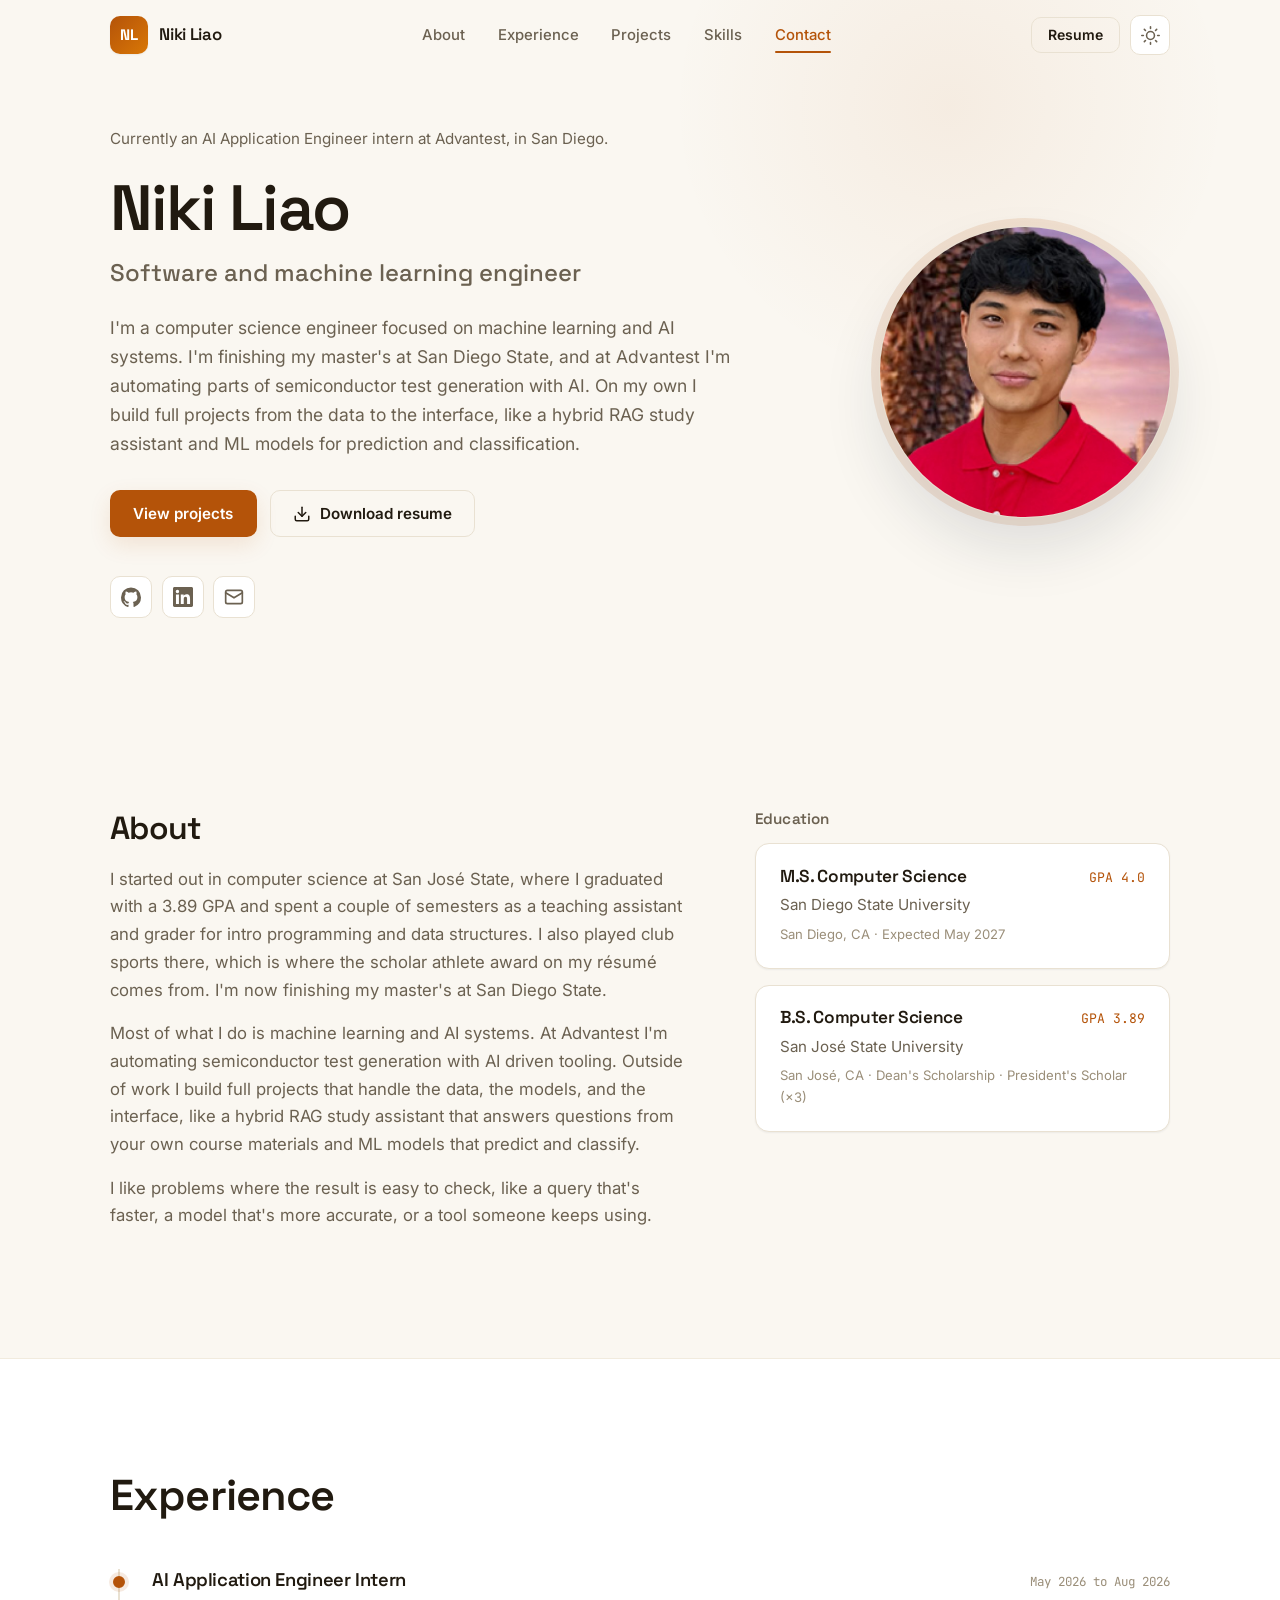
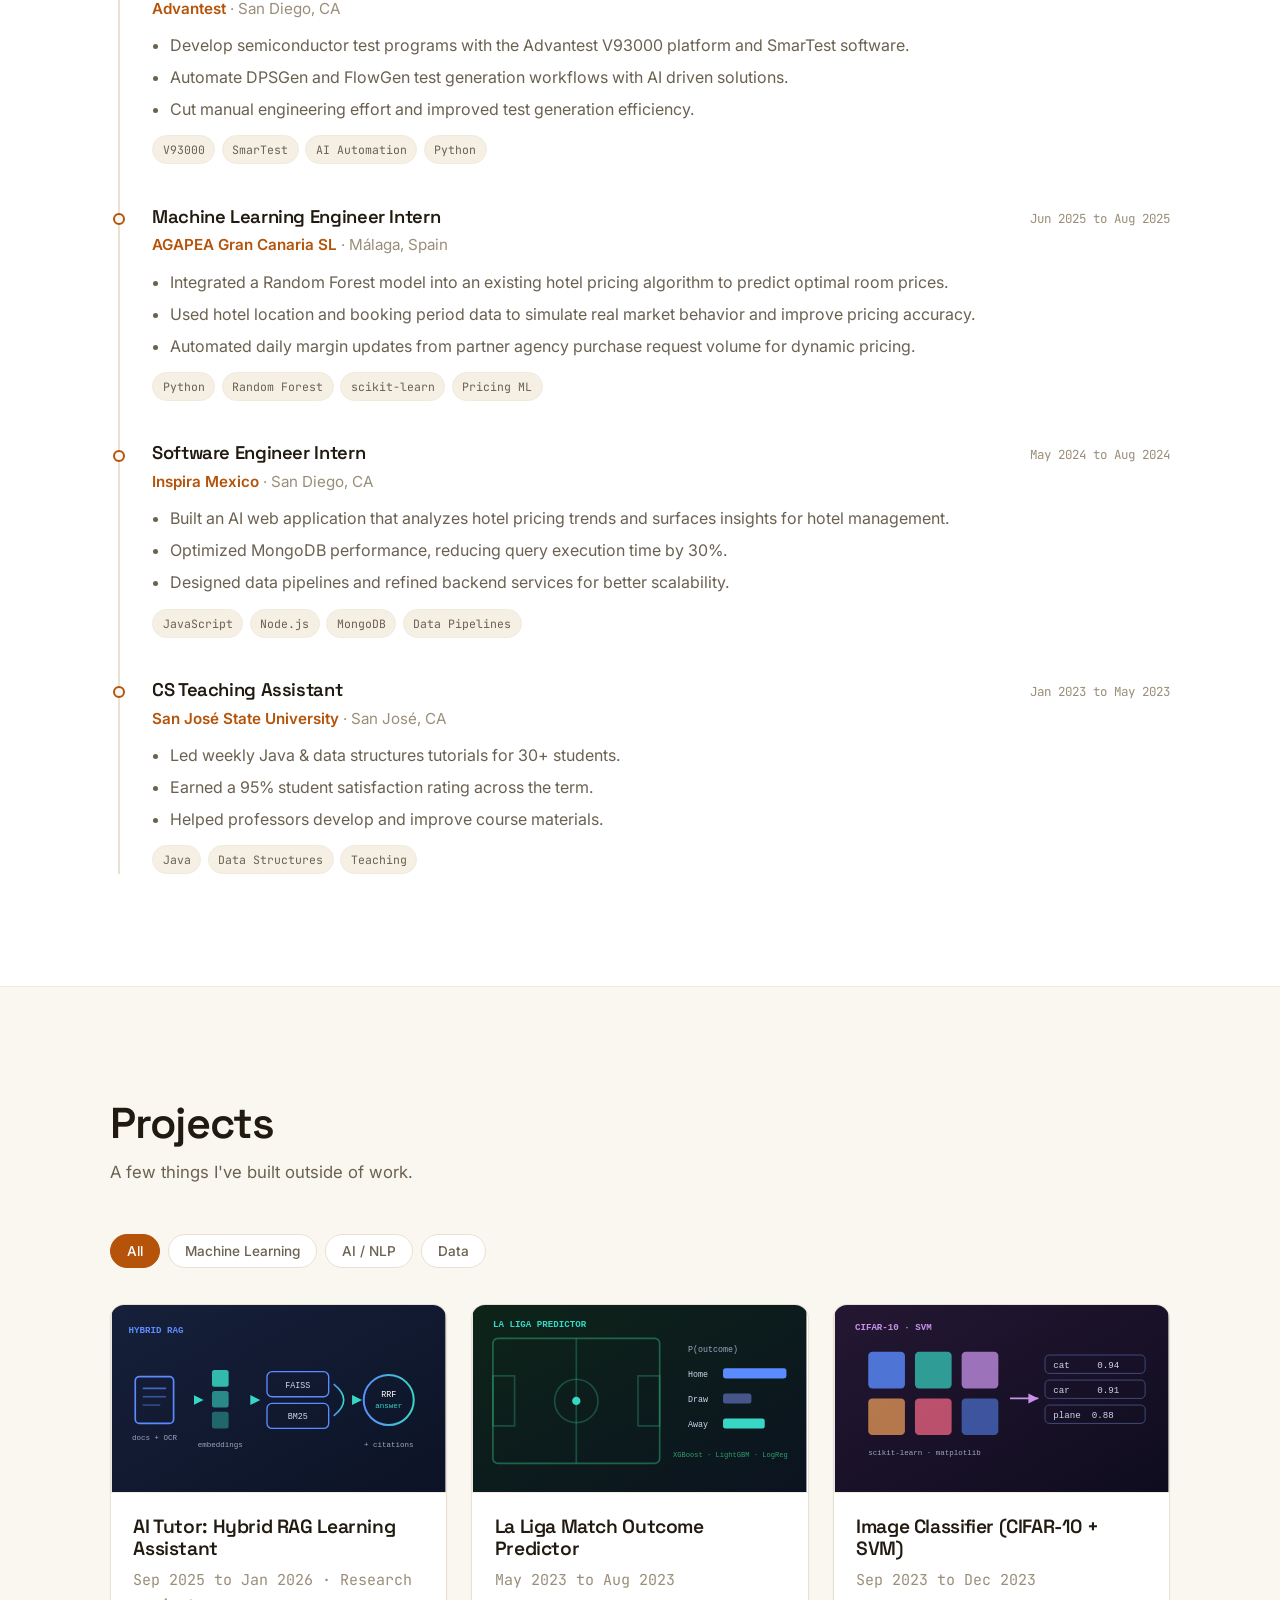
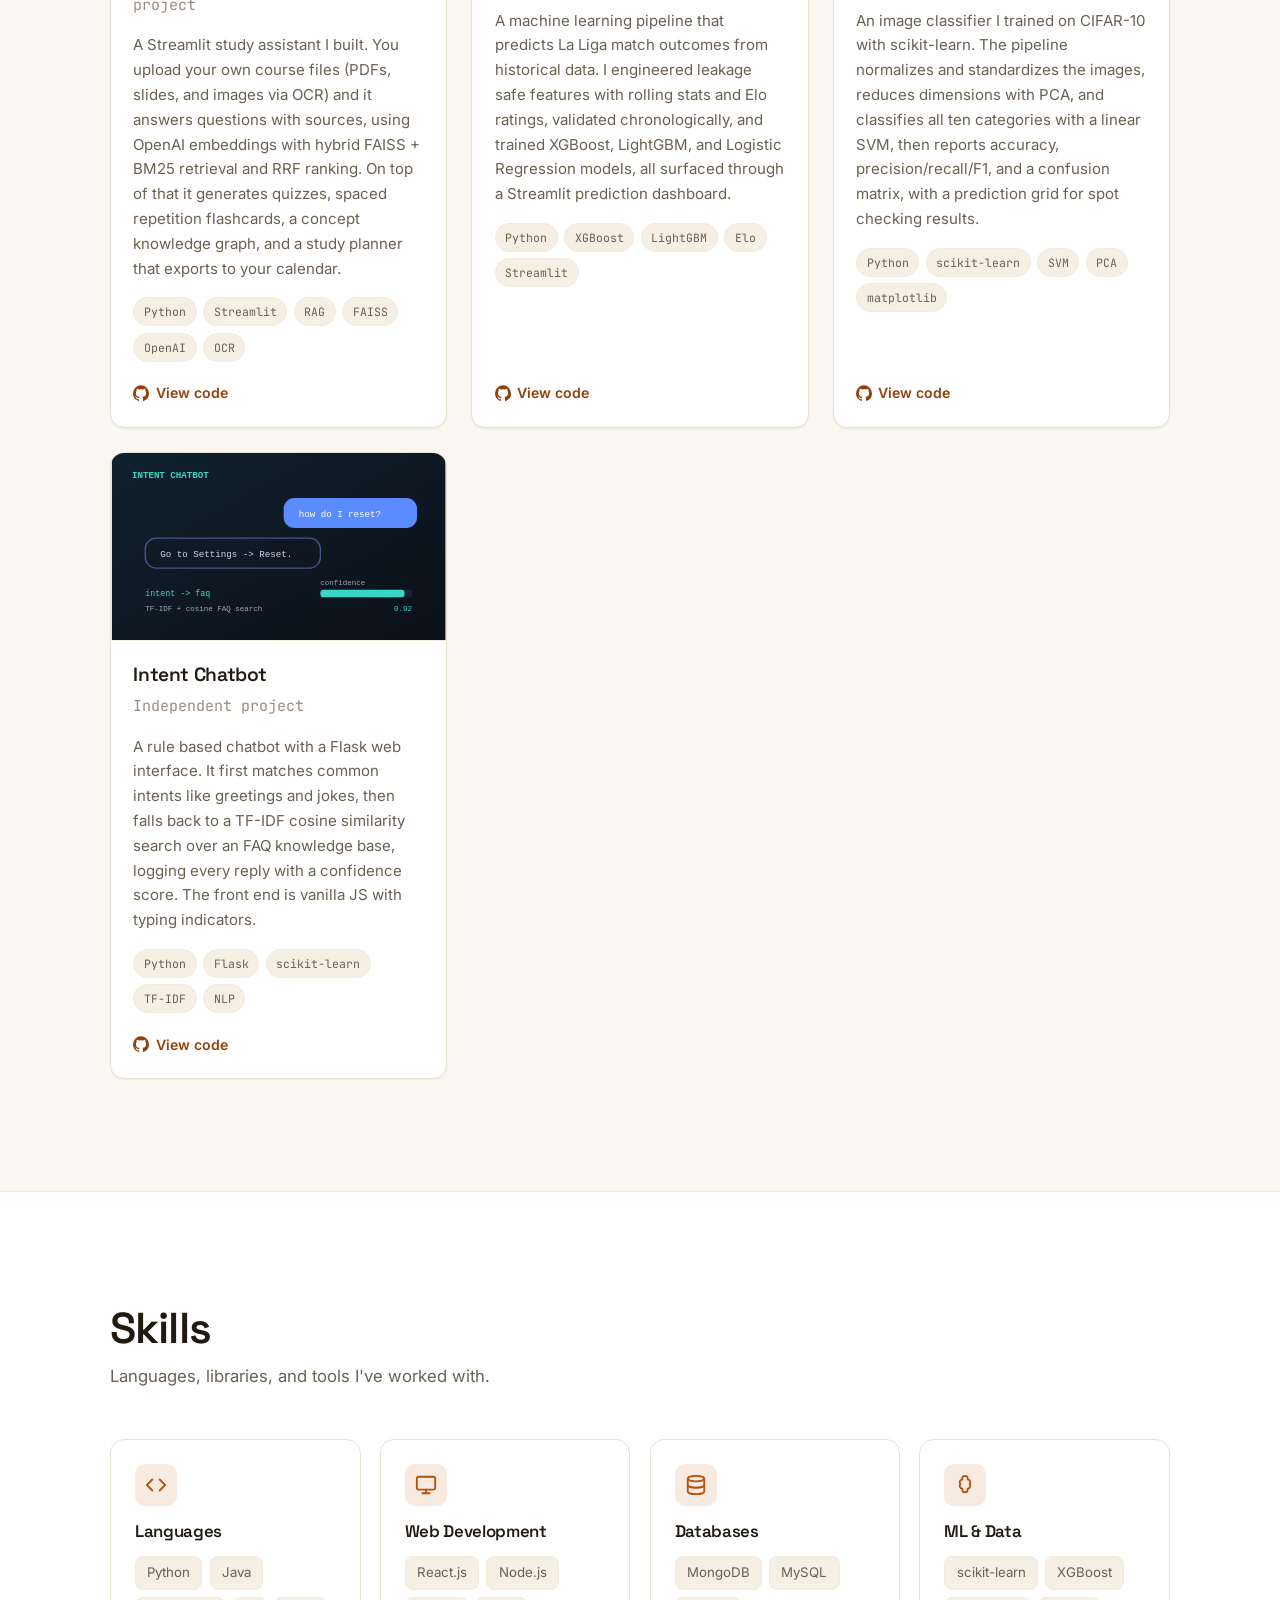
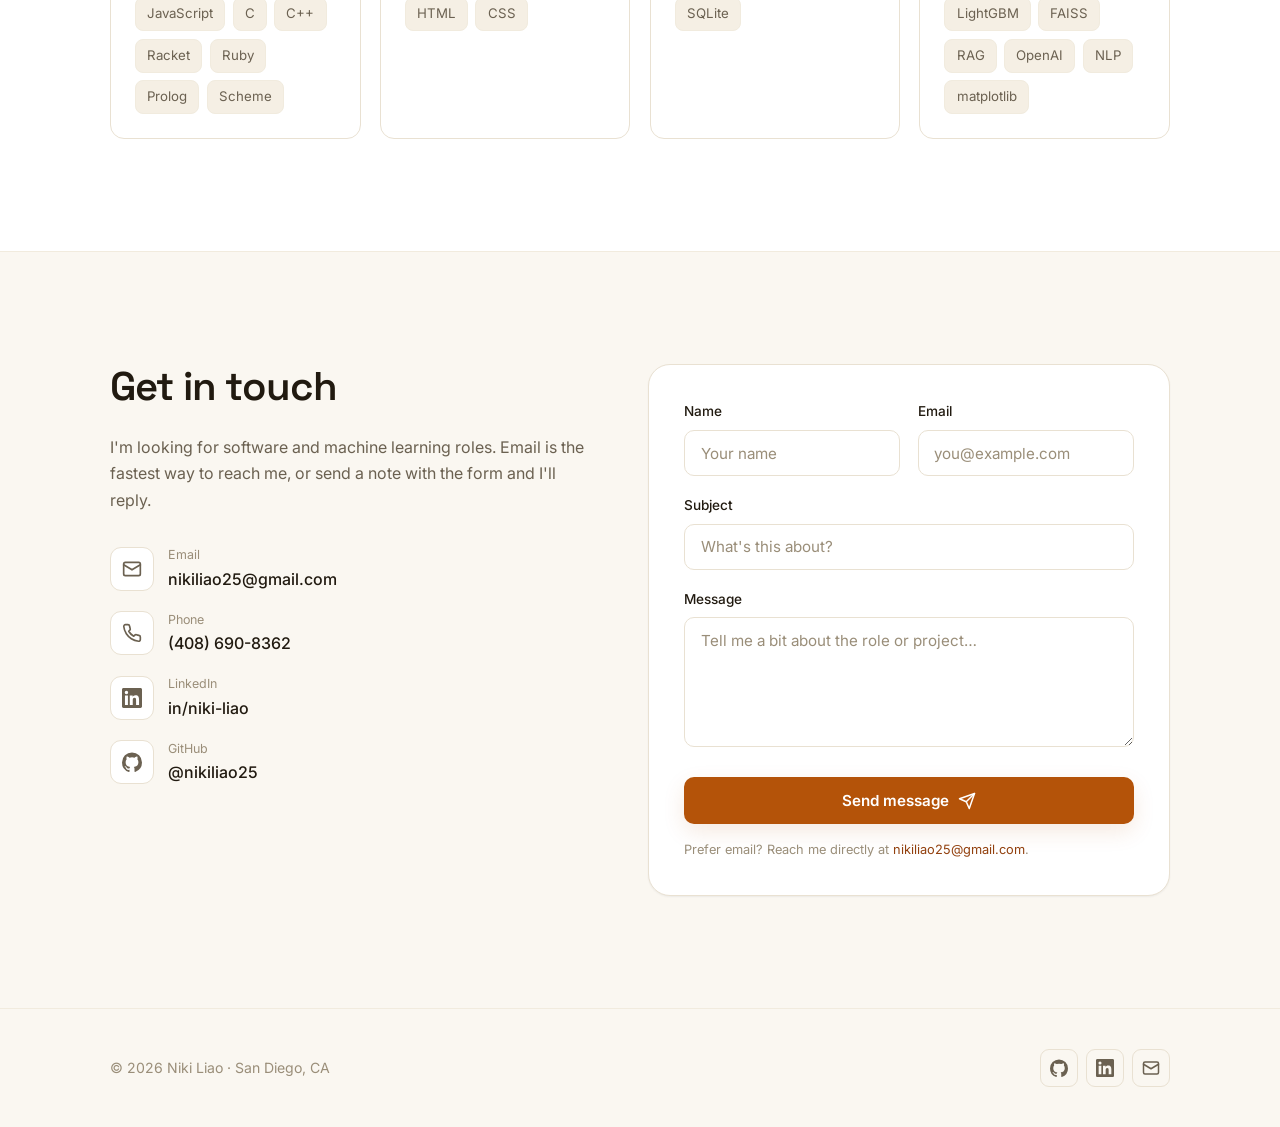
==== commit 7caa3822: "Remove dashes from copy; use plain phrasing in descriptions" ====
--- a/index.html
+++ b/index.html
@@ -5,7 +5,7 @@
   <meta name="viewport" content="width=device-width, initial-scale=1" />
 
   <title>Niki Liao — Software &amp; Machine Learning Engineer</title>
-  <meta name="description" content="Niki Liao is a software and machine learning engineer in San Diego. MS Computer Science at SDSU. Building AI-driven systems, RAG applications, and ML pipelines." />
+  <meta name="description" content="Niki Liao is a software and machine learning engineer in San Diego. MS Computer Science at SDSU. Building AI driven systems, RAG applications, and ML pipelines." />
   <meta name="author" content="Niki Liao" />
   <meta name="theme-color" content="#14110b" />
   <link rel="canonical" href="https://nikiliao25.github.io/Niki_Portfolio/" />
@@ -13,12 +13,12 @@
   <!-- Open Graph / Twitter -->
   <meta property="og:type" content="website" />
   <meta property="og:title" content="Niki Liao — Software &amp; Machine Learning Engineer" />
-  <meta property="og:description" content="MS Computer Science @ SDSU. Building AI-driven systems, RAG applications, and ML pipelines." />
+  <meta property="og:description" content="MS Computer Science @ SDSU. Building AI driven systems, RAG applications, and ML pipelines." />
   <meta property="og:image" content="https://nikiliao25.github.io/Niki_Portfolio/images/og-image.png" />
   <meta property="og:url" content="https://nikiliao25.github.io/Niki_Portfolio/" />
   <meta name="twitter:card" content="summary_large_image" />
   <meta name="twitter:title" content="Niki Liao — Software &amp; Machine Learning Engineer" />
-  <meta name="twitter:description" content="MS Computer Science @ SDSU. Building AI-driven systems, RAG applications, and ML pipelines." />
+  <meta name="twitter:description" content="MS Computer Science @ SDSU. Building AI driven systems, RAG applications, and ML pipelines." />
   <meta name="twitter:image" content="https://nikiliao25.github.io/Niki_Portfolio/images/og-image.png" />
 
   <!-- Favicon: NL monogram -->
@@ -88,13 +88,13 @@
         <div class="hero-text">
         <p class="hero-now">Currently an AI Application Engineer intern at Advantest, in San Diego.</p>
         <h1>Niki Liao</h1>
-        <p class="role">Software and machine-learning engineer</p>
+        <p class="role">Software and machine learning engineer</p>
         <p class="lead">
-          I'm a computer-science engineer focused on machine learning and AI
+          I'm a computer science engineer focused on machine learning and AI
           systems. I'm finishing my master's at San Diego State, and at Advantest
           I'm automating parts of semiconductor test generation with AI. On my own
-          I build things end to end — a hybrid-RAG study assistant, ML models for
-          prediction and classification — from the data to the interface.
+          I build full projects from the data to the interface, like a hybrid RAG
+          study assistant and ML models for prediction and classification.
         </p>
 
         <div class="hero-actions">
@@ -135,20 +135,21 @@
               graduated with a 3.89 GPA and spent a couple of semesters as a
               teaching assistant and grader for intro programming and data
               structures. I also played club sports there, which is where the
-              scholar-athlete award on my résumé comes from. I'm now finishing
+              scholar athlete award on my résumé comes from. I'm now finishing
               my master's at San Diego State.
             </p>
             <p>
               Most of what I do is machine learning and AI systems. At Advantest
-              I'm automating semiconductor test generation with AI-driven tooling.
-              Outside of work I build full projects end to end — a hybrid-RAG study
-              assistant that answers questions from your own course materials, and
-              ML models that predict and classify — handling the data, the models,
-              and the interface.
+              I'm automating semiconductor test generation with AI driven tooling.
+              Outside of work I build full projects that handle the data, the
+              models, and the interface, like a hybrid RAG study assistant that
+              answers questions from your own course materials and ML models that
+              predict and classify.
             </p>
             <p>
-              I like problems where the result is easy to check — a query that's
-              faster, a model that's more accurate, a tool someone keeps using.
+              I like problems where the result is easy to check, like a query
+              that's faster, a model that's more accurate, or a tool someone
+              keeps using.
             </p>
           </div>
 
@@ -186,13 +187,13 @@
           <article class="tl-item current reveal">
             <div class="tl-head">
               <h3 class="tl-role">AI Application Engineer Intern</h3>
-              <span class="tl-date">May 2026 – Aug 2026</span>
+              <span class="tl-date">May 2026 to Aug 2026</span>
             </div>
             <p class="tl-company">Advantest <span class="loc">· San Diego, CA</span></p>
             <ul class="tl-list">
               <li>Develop semiconductor test programs with the Advantest V93000 platform and SmarTest software.</li>
-              <li>Automate DPSGen and FlowGen test-generation workflows with AI-driven solutions.</li>
-              <li>Cut manual engineering effort and improved test-generation efficiency.</li>
+              <li>Automate DPSGen and FlowGen test generation workflows with AI driven solutions.</li>
+              <li>Cut manual engineering effort and improved test generation efficiency.</li>
             </ul>
             <div class="tl-tags">
               <span class="tag">V93000</span><span class="tag">SmarTest</span><span class="tag">AI Automation</span><span class="tag">Python</span>
@@ -202,13 +203,13 @@
           <article class="tl-item reveal">
             <div class="tl-head">
               <h3 class="tl-role">Machine Learning Engineer Intern</h3>
-              <span class="tl-date">Jun 2025 – Aug 2025</span>
+              <span class="tl-date">Jun 2025 to Aug 2025</span>
             </div>
             <p class="tl-company">AGAPEA Gran Canaria SL <span class="loc">· Málaga, Spain</span></p>
             <ul class="tl-list">
               <li>Integrated a Random Forest model into an existing hotel pricing algorithm to predict optimal room prices.</li>
-              <li>Used hotel location and booking-period data to simulate real market behavior and improve pricing accuracy.</li>
-              <li>Automated daily margin updates from partner-agency purchase-request volume for dynamic pricing.</li>
+              <li>Used hotel location and booking period data to simulate real market behavior and improve pricing accuracy.</li>
+              <li>Automated daily margin updates from partner agency purchase request volume for dynamic pricing.</li>
             </ul>
             <div class="tl-tags">
               <span class="tag">Python</span><span class="tag">Random Forest</span><span class="tag">scikit-learn</span><span class="tag">Pricing ML</span>
@@ -218,7 +219,7 @@
           <article class="tl-item reveal">
             <div class="tl-head">
               <h3 class="tl-role">Software Engineer Intern</h3>
-              <span class="tl-date">May 2024 – Aug 2024</span>
+              <span class="tl-date">May 2024 to Aug 2024</span>
             </div>
             <p class="tl-company">Inspira Mexico <span class="loc">· San Diego, CA</span></p>
             <ul class="tl-list">
@@ -234,12 +235,12 @@
           <article class="tl-item reveal">
             <div class="tl-head">
               <h3 class="tl-role">CS Teaching Assistant</h3>
-              <span class="tl-date">Jan 2023 – May 2023</span>
+              <span class="tl-date">Jan 2023 to May 2023</span>
             </div>
             <p class="tl-company">San José State University <span class="loc">· San José, CA</span></p>
             <ul class="tl-list">
-              <li>Led weekly Java &amp; data-structures tutorials for 30+ students.</li>
-              <li>Earned a 95% student-satisfaction rating across the term.</li>
+              <li>Led weekly Java &amp; data structures tutorials for 30+ students.</li>
+              <li>Earned a 95% student satisfaction rating across the term.</li>
               <li>Helped professors develop and improve course materials.</li>
             </ul>
             <div class="tl-tags">
@@ -313,13 +314,13 @@
               </svg>
             </div>
             <div class="project-body">
-              <h3>AI Tutor — Hybrid RAG Learning Assistant</h3>
-              <p class="project-date">Sep 2025 – Jan 2026 · Research project</p>
+              <h3>AI Tutor: Hybrid RAG Learning Assistant</h3>
+              <p class="project-date">Sep 2025 to Jan 2026 · Research project</p>
               <p>
-                A Streamlit study assistant I built. You upload your own course files —
-                PDFs, slides, and images via OCR — and it answers questions with sources,
+                A Streamlit study assistant I built. You upload your own course files
+                (PDFs, slides, and images via OCR) and it answers questions with sources,
                 using OpenAI embeddings with hybrid FAISS + BM25 retrieval and RRF ranking.
-                On top of that it generates quizzes, spaced-repetition flashcards, a concept
+                On top of that it generates quizzes, spaced repetition flashcards, a concept
                 knowledge graph, and a study planner that exports to your calendar.
               </p>
               <div class="project-tags">
@@ -367,12 +368,12 @@
             </div>
             <div class="project-body">
               <h3>La Liga Match Outcome Predictor</h3>
-              <p class="project-date">May 2023 – Aug 2023</p>
+              <p class="project-date">May 2023 to Aug 2023</p>
               <p>
-                A machine-learning pipeline that predicts La Liga match outcomes from
-                historical data. I engineered leakage-safe features with rolling stats and
+                A machine learning pipeline that predicts La Liga match outcomes from
+                historical data. I engineered leakage safe features with rolling stats and
                 Elo ratings, validated chronologically, and trained XGBoost, LightGBM, and
-                Logistic Regression models — surfaced through a Streamlit prediction dashboard.
+                Logistic Regression models, all surfaced through a Streamlit prediction dashboard.
               </p>
               <div class="project-tags">
                 <span class="tag">Python</span><span class="tag">XGBoost</span><span class="tag">LightGBM</span><span class="tag">Elo</span><span class="tag">Streamlit</span>
@@ -422,13 +423,13 @@
             </div>
             <div class="project-body">
               <h3>Image Classifier (CIFAR-10 + SVM)</h3>
-              <p class="project-date">Sep 2023 – Dec 2023</p>
+              <p class="project-date">Sep 2023 to Dec 2023</p>
               <p>
                 An image classifier I trained on CIFAR-10 with scikit-learn. The pipeline
                 normalizes and standardizes the images, reduces dimensions with PCA, and
-                classifies all ten categories with a linear SVM — then reports accuracy,
+                classifies all ten categories with a linear SVM, then reports accuracy,
                 precision/recall/F1, and a confusion matrix, with a prediction grid for
-                spot-checking results.
+                spot checking results.
               </p>
               <div class="project-tags">
                 <span class="tag">Python</span><span class="tag">scikit-learn</span><span class="tag">SVM</span><span class="tag">PCA</span><span class="tag">matplotlib</span>
@@ -445,7 +446,7 @@
           <!-- Project 4: Intent chatbot -->
           <article class="project-card reveal" data-tags="ai">
             <div class="project-thumb">
-              <svg viewBox="0 0 400 225" xmlns="http://www.w3.org/2000/svg" role="img" aria-label="Rule-based intent chatbot">
+              <svg viewBox="0 0 400 225" xmlns="http://www.w3.org/2000/svg" role="img" aria-label="Rule based intent chatbot">
                 <defs>
                   <linearGradient id="p4bg" x1="0" y1="0" x2="1" y2="1">
                     <stop offset="0" stop-color="#10212f"/><stop offset="1" stop-color="#0b1018"/>
@@ -472,8 +473,8 @@
               <h3>Intent Chatbot</h3>
               <p class="project-date">Independent project</p>
               <p>
-                A rule-based chatbot with a Flask web interface. It first matches common
-                intents like greetings and jokes, then falls back to a TF-IDF + cosine-
+                A rule based chatbot with a Flask web interface. It first matches common
+                intents like greetings and jokes, then falls back to a TF-IDF cosine
                 similarity search over an FAQ knowledge base, logging every reply with a
                 confidence score. The front end is vanilla JS with typing indicators.
               </p>
@@ -549,7 +550,7 @@
           <div class="contact-info reveal">
             <h2>Get in touch</h2>
             <p>
-              I'm looking for software and machine-learning roles. Email is the
+              I'm looking for software and machine learning roles. Email is the
               fastest way to reach me, or send a note with the form and I'll
               reply.
             </p>
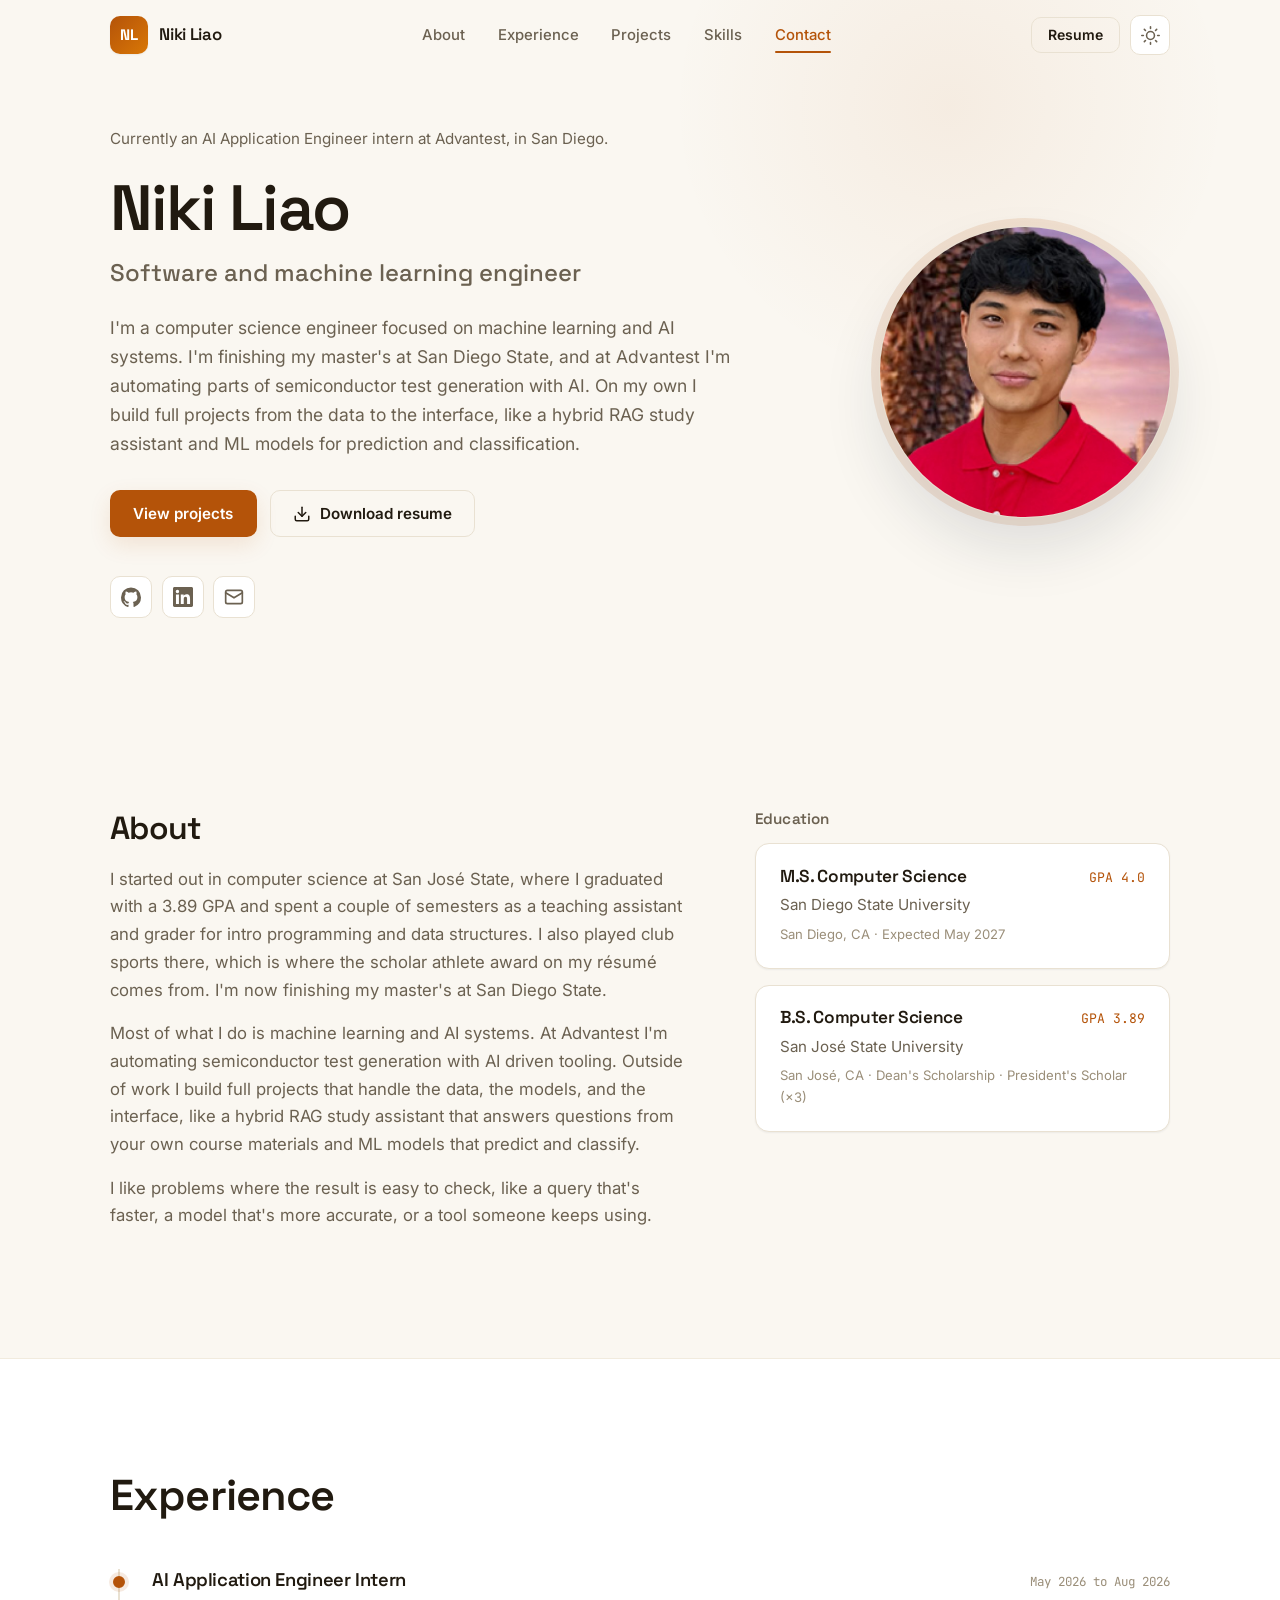
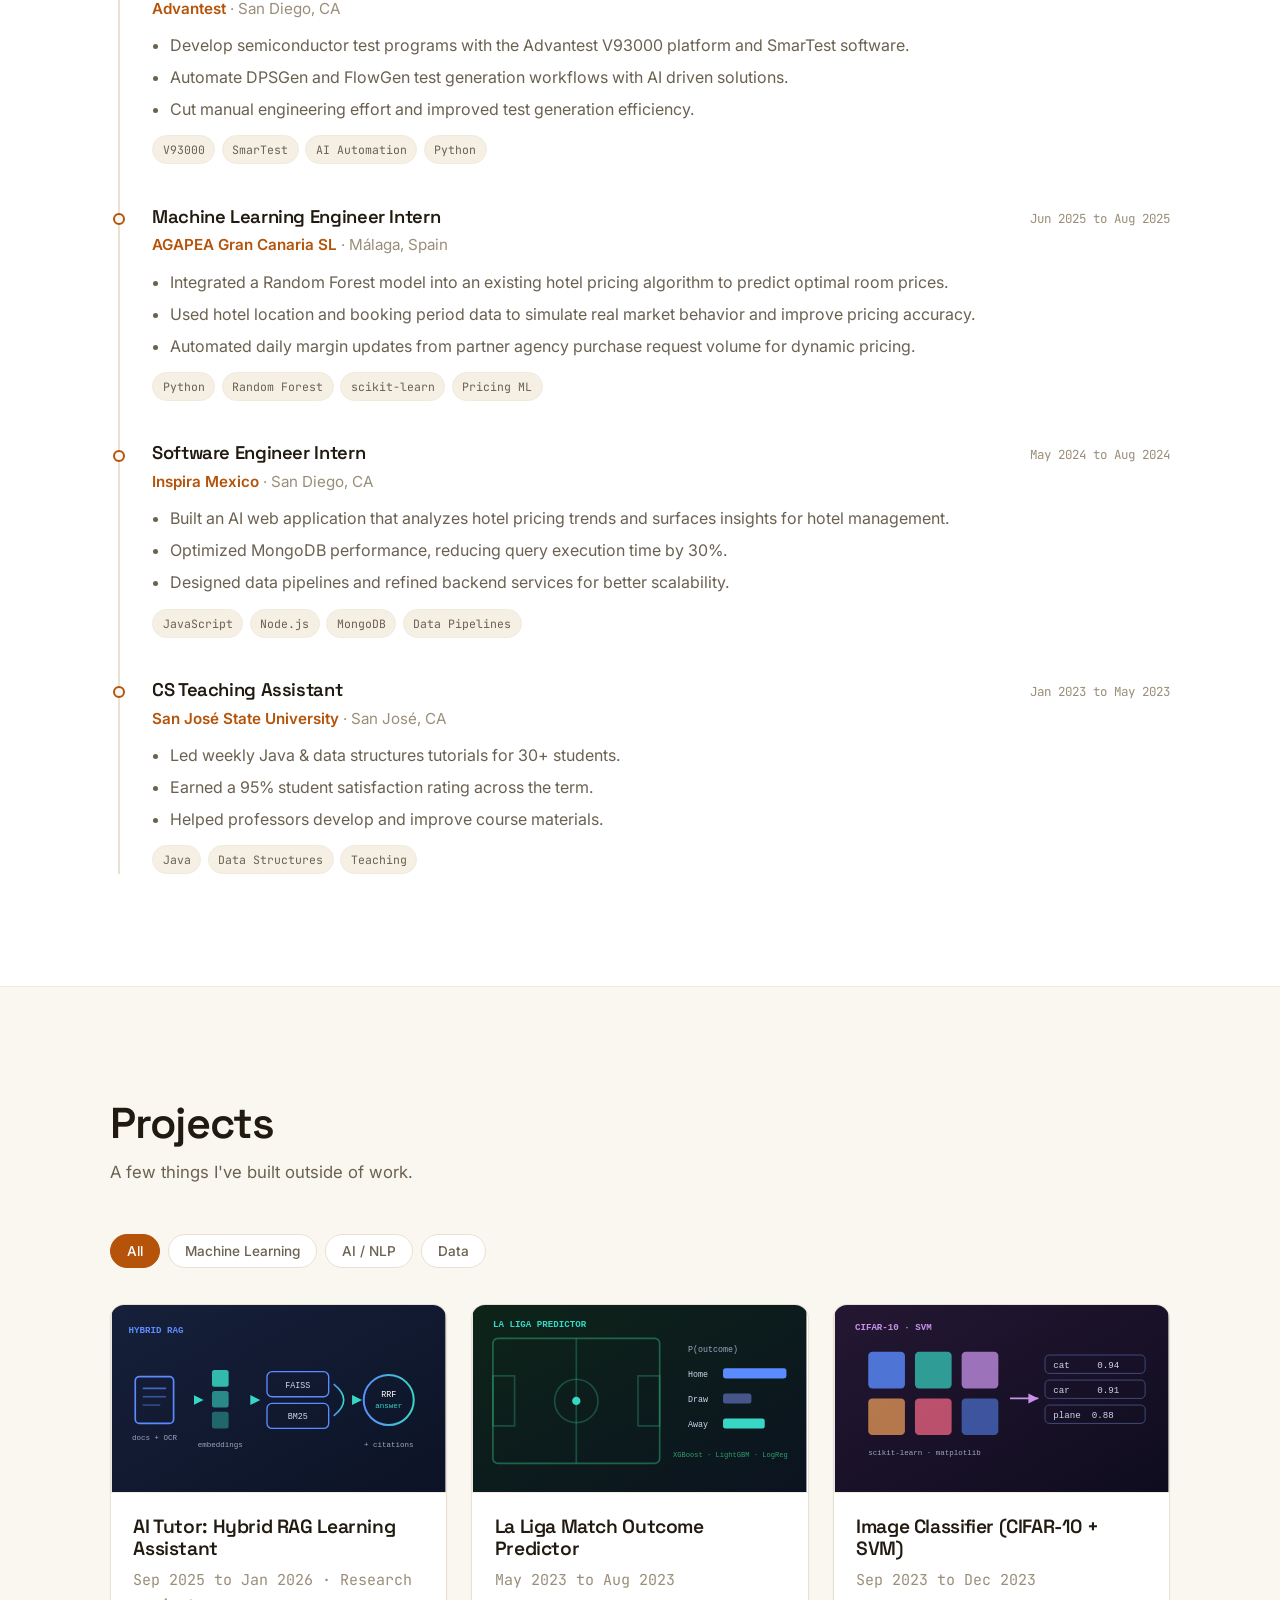
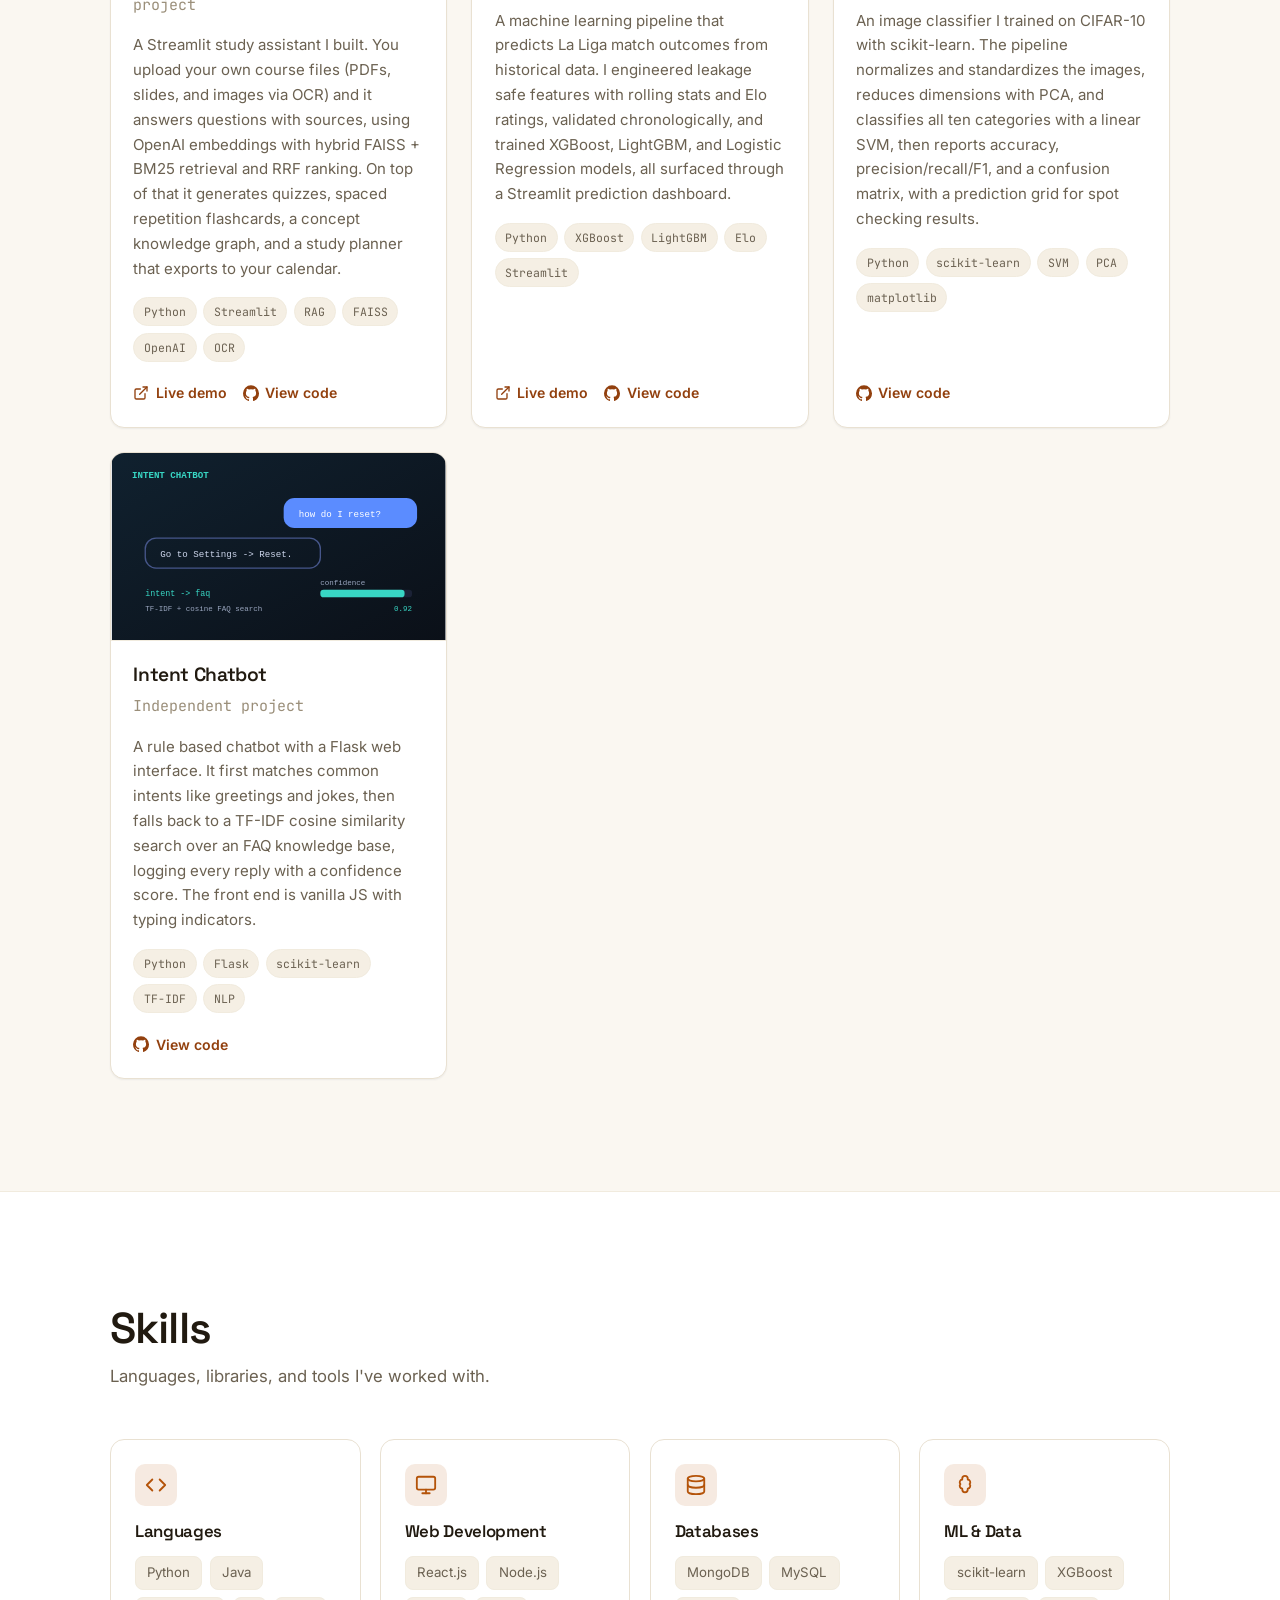
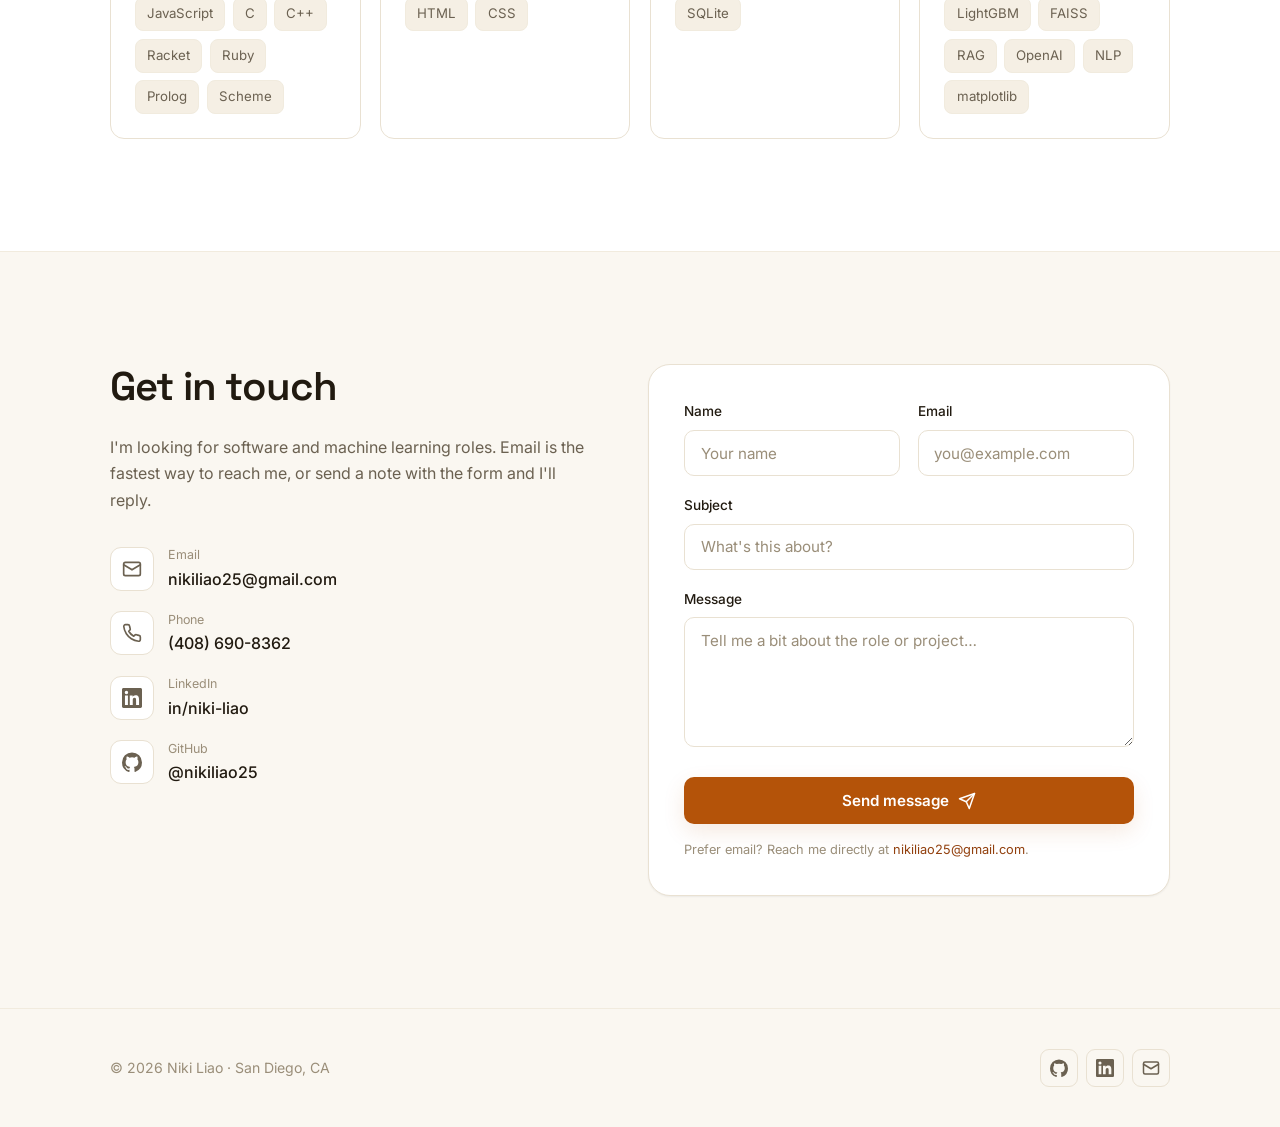
==== commit cad5bb43: "Add Live demo links to AI Tutor and La Liga project cards" ====
--- a/index.html
+++ b/index.html
@@ -4,7 +4,7 @@
   <meta charset="utf-8" />
   <meta name="viewport" content="width=device-width, initial-scale=1" />
 
-  <title>Niki Liao — Software &amp; Machine Learning Engineer</title>
+  <title>Niki Liao · Software &amp; Machine Learning Engineer</title>
   <meta name="description" content="Niki Liao is a software and machine learning engineer in San Diego. MS Computer Science at SDSU. Building AI driven systems, RAG applications, and ML pipelines." />
   <meta name="author" content="Niki Liao" />
   <meta name="theme-color" content="#14110b" />
@@ -12,12 +12,12 @@
 
   <!-- Open Graph / Twitter -->
   <meta property="og:type" content="website" />
-  <meta property="og:title" content="Niki Liao — Software &amp; Machine Learning Engineer" />
+  <meta property="og:title" content="Niki Liao · Software &amp; Machine Learning Engineer" />
   <meta property="og:description" content="MS Computer Science @ SDSU. Building AI driven systems, RAG applications, and ML pipelines." />
   <meta property="og:image" content="https://nikiliao25.github.io/Niki_Portfolio/images/og-image.png" />
   <meta property="og:url" content="https://nikiliao25.github.io/Niki_Portfolio/" />
   <meta name="twitter:card" content="summary_large_image" />
-  <meta name="twitter:title" content="Niki Liao — Software &amp; Machine Learning Engineer" />
+  <meta name="twitter:title" content="Niki Liao · Software &amp; Machine Learning Engineer" />
   <meta name="twitter:description" content="MS Computer Science @ SDSU. Building AI driven systems, RAG applications, and ML pipelines." />
   <meta name="twitter:image" content="https://nikiliao25.github.io/Niki_Portfolio/images/og-image.png" />
 
@@ -53,7 +53,7 @@
   <!-- ===== Header ===== -->
   <header class="site-header" id="header">
     <div class="container nav">
-      <a class="brand" href="#top" aria-label="Niki Liao — home">
+      <a class="brand" href="#top" aria-label="Niki Liao, home">
         <span class="monogram" aria-hidden="true">NL</span>
         <span class="brand-name">Niki Liao</span>
       </a>
@@ -327,6 +327,10 @@
                 <span class="tag">Python</span><span class="tag">Streamlit</span><span class="tag">RAG</span><span class="tag">FAISS</span><span class="tag">OpenAI</span><span class="tag">OCR</span>
               </div>
               <div class="project-links">
+                <a href="https://ai-tutor-nikiliao25.streamlit.app/" target="_blank" rel="noopener">
+                  <svg viewBox="0 0 24 24" fill="none" stroke="currentColor" stroke-width="2" stroke-linecap="round" stroke-linejoin="round"><path d="M18 13v6a2 2 0 0 1-2 2H5a2 2 0 0 1-2-2V8a2 2 0 0 1 2-2h6"/><polyline points="15 3 21 3 21 9"/><line x1="10" y1="14" x2="21" y2="3"/></svg>
+                  Live demo
+                </a>
                 <a href="https://github.com/nikiliao25/AI-Tutor" target="_blank" rel="noopener">
                   <svg viewBox="0 0 24 24" fill="currentColor"><path d="M12 .5A12 12 0 0 0 0 12.5a12 12 0 0 0 8.21 11.4c.6.11.82-.26.82-.58v-2c-3.34.73-4.04-1.6-4.04-1.6-.55-1.39-1.34-1.76-1.34-1.76-1.09-.75.08-.73.08-.73 1.2.08 1.84 1.24 1.84 1.24 1.07 1.83 2.81 1.3 3.5.99.11-.78.42-1.3.76-1.6-2.67-.3-5.47-1.33-5.47-5.93 0-1.31.47-2.38 1.24-3.22-.13-.3-.54-1.52.12-3.18 0 0 1.01-.32 3.3 1.23a11.5 11.5 0 0 1 6 0c2.29-1.55 3.3-1.23 3.3-1.23.66 1.66.25 2.88.12 3.18.77.84 1.23 1.91 1.23 3.22 0 4.61-2.8 5.62-5.48 5.92.43.37.81 1.1.81 2.22v3.29c0 .32.22.7.83.58A12 12 0 0 0 24 12.5 12 12 0 0 0 12 .5z"/></svg>
                   View code
@@ -379,6 +383,10 @@
                 <span class="tag">Python</span><span class="tag">XGBoost</span><span class="tag">LightGBM</span><span class="tag">Elo</span><span class="tag">Streamlit</span>
               </div>
               <div class="project-links">
+                <a href="https://laligapredictor-nikiliao25.streamlit.app/" target="_blank" rel="noopener">
+                  <svg viewBox="0 0 24 24" fill="none" stroke="currentColor" stroke-width="2" stroke-linecap="round" stroke-linejoin="round"><path d="M18 13v6a2 2 0 0 1-2 2H5a2 2 0 0 1-2-2V8a2 2 0 0 1 2-2h6"/><polyline points="15 3 21 3 21 9"/><line x1="10" y1="14" x2="21" y2="3"/></svg>
+                  Live demo
+                </a>
                 <a href="https://github.com/nikiliao25/LaLigaPredictor" target="_blank" rel="noopener">
                   <svg viewBox="0 0 24 24" fill="currentColor"><path d="M12 .5A12 12 0 0 0 0 12.5a12 12 0 0 0 8.21 11.4c.6.11.82-.26.82-.58v-2c-3.34.73-4.04-1.6-4.04-1.6-.55-1.39-1.34-1.76-1.34-1.76-1.09-.75.08-.73.08-.73 1.2.08 1.84 1.24 1.84 1.24 1.07 1.83 2.81 1.3 3.5.99.11-.78.42-1.3.76-1.6-2.67-.3-5.47-1.33-5.47-5.93 0-1.31.47-2.38 1.24-3.22-.13-.3-.54-1.52.12-3.18 0 0 1.01-.32 3.3 1.23a11.5 11.5 0 0 1 6 0c2.29-1.55 3.3-1.23 3.3-1.23.66 1.66.25 2.88.12 3.18.77.84 1.23 1.91 1.23 3.22 0 4.61-2.8 5.62-5.48 5.92.43.37.81 1.1.81 2.22v3.29c0 .32.22.7.83.58A12 12 0 0 0 24 12.5 12 12 0 0 0 12 .5z"/></svg>
                   View code
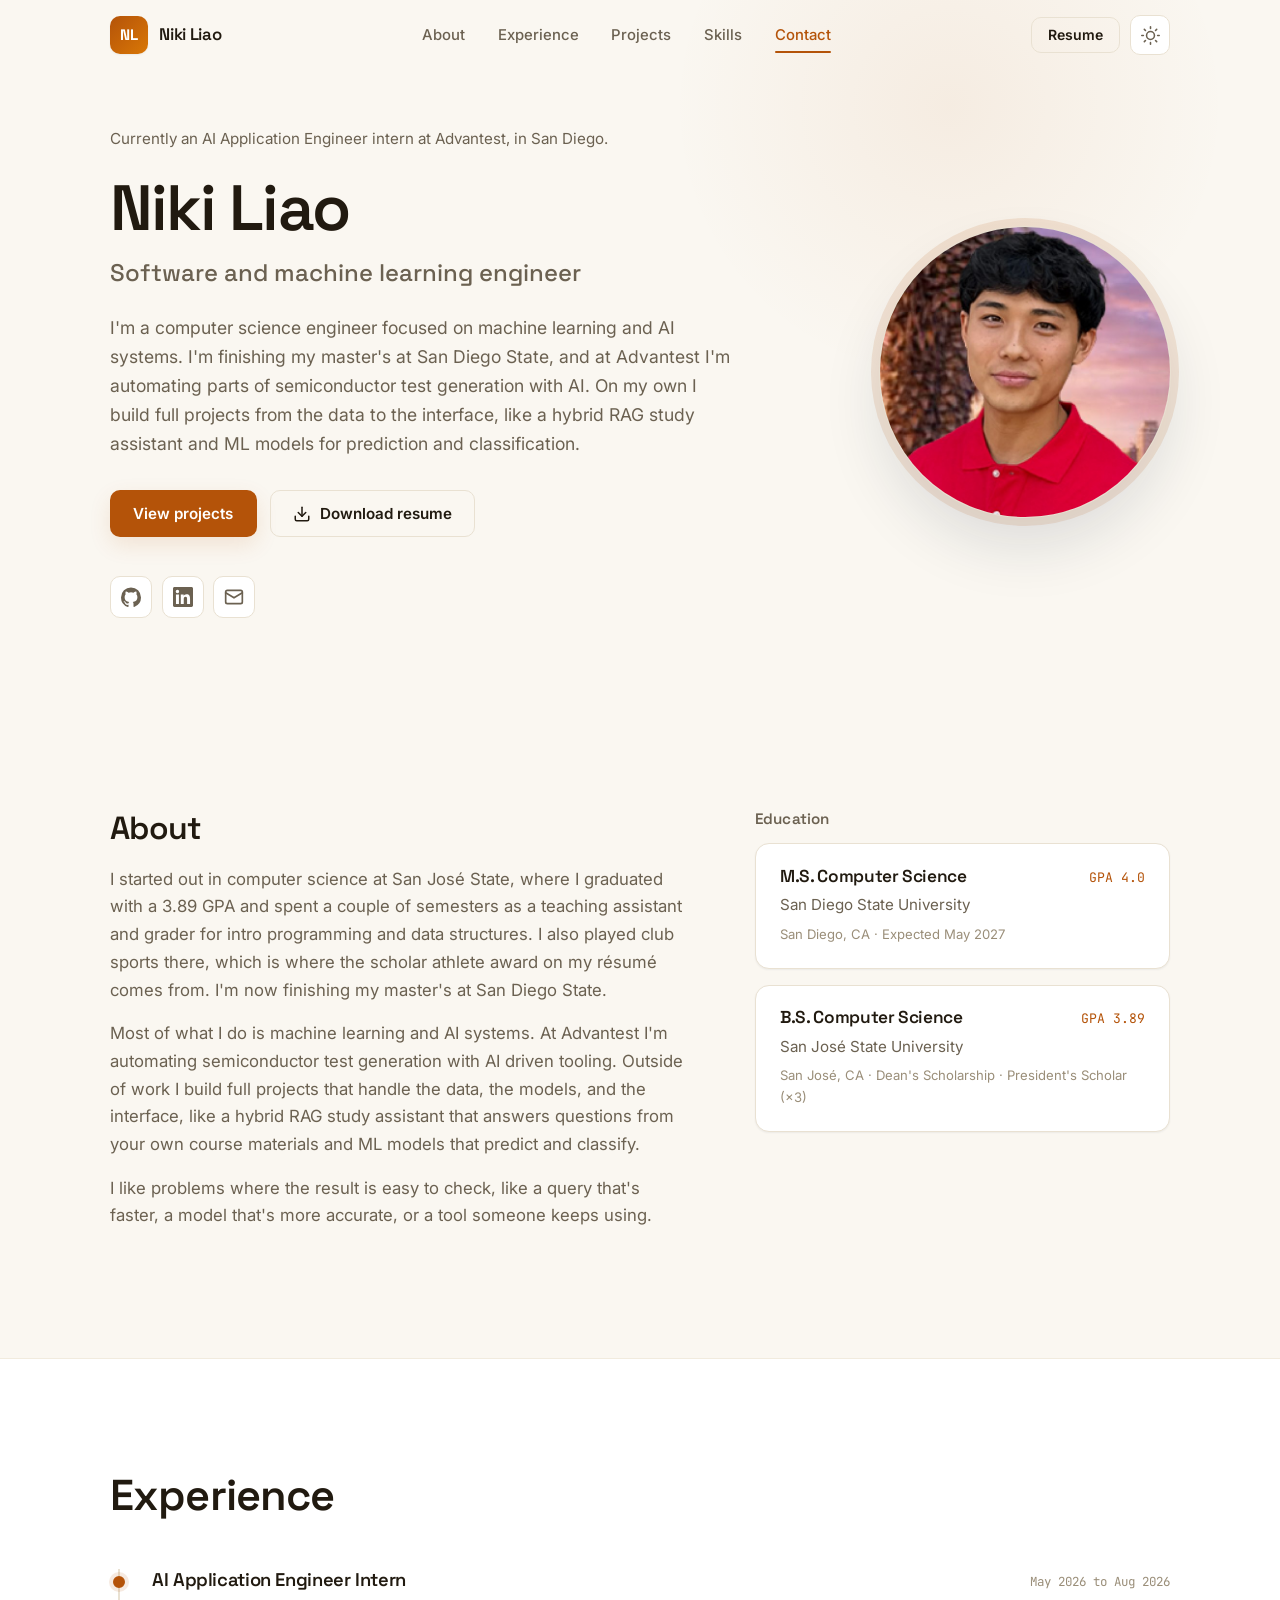
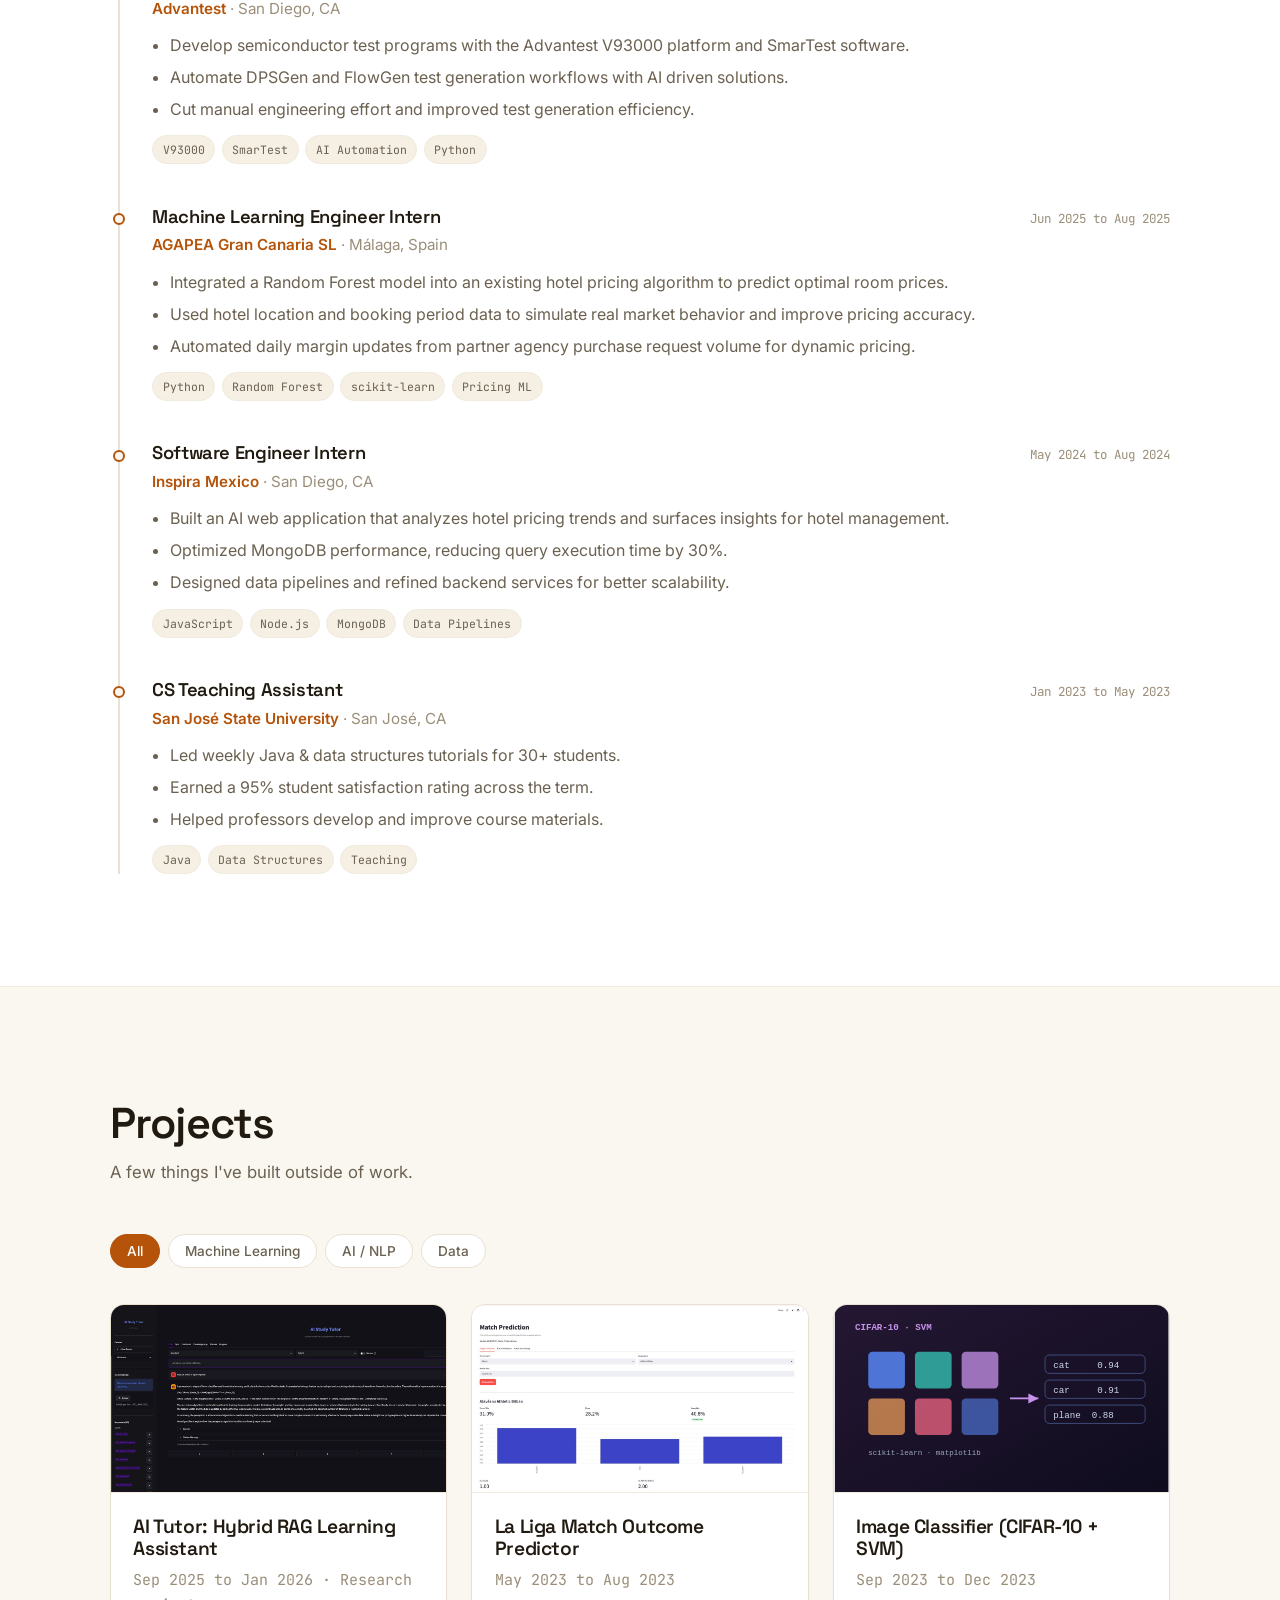
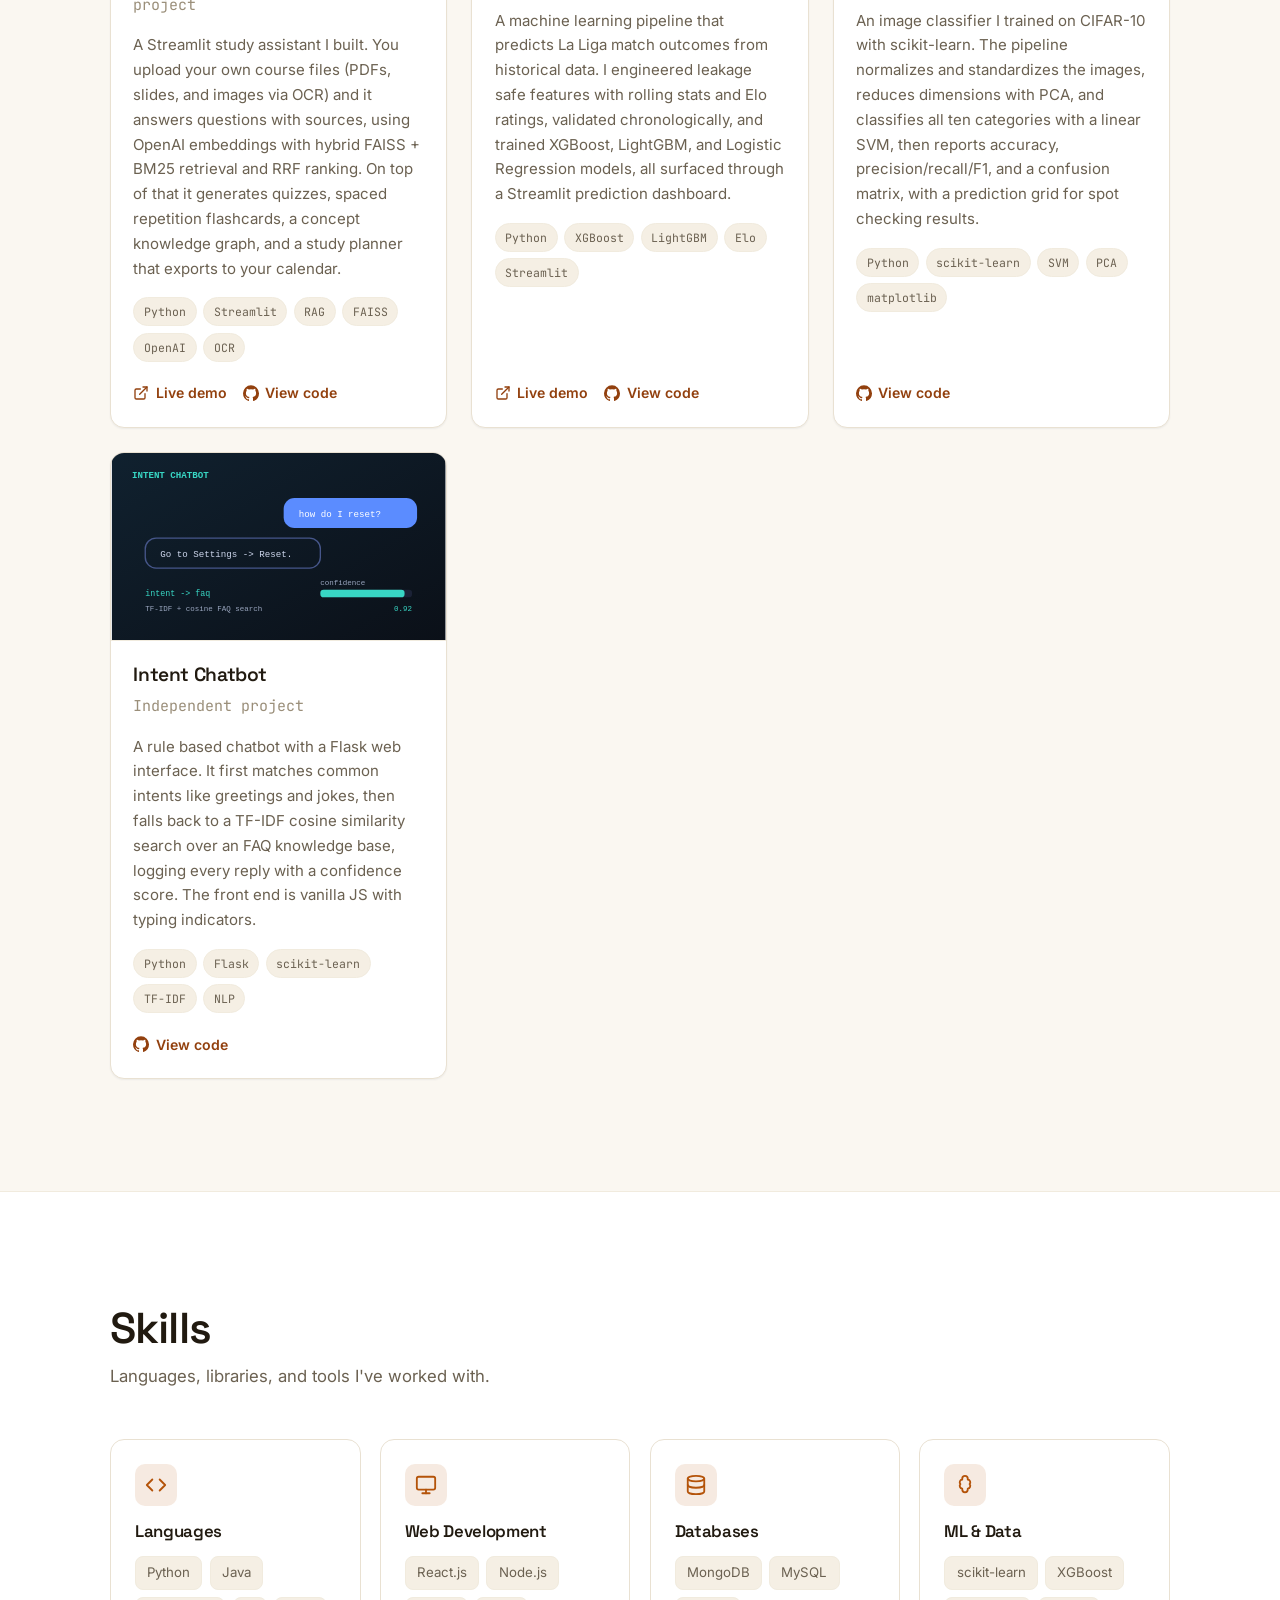
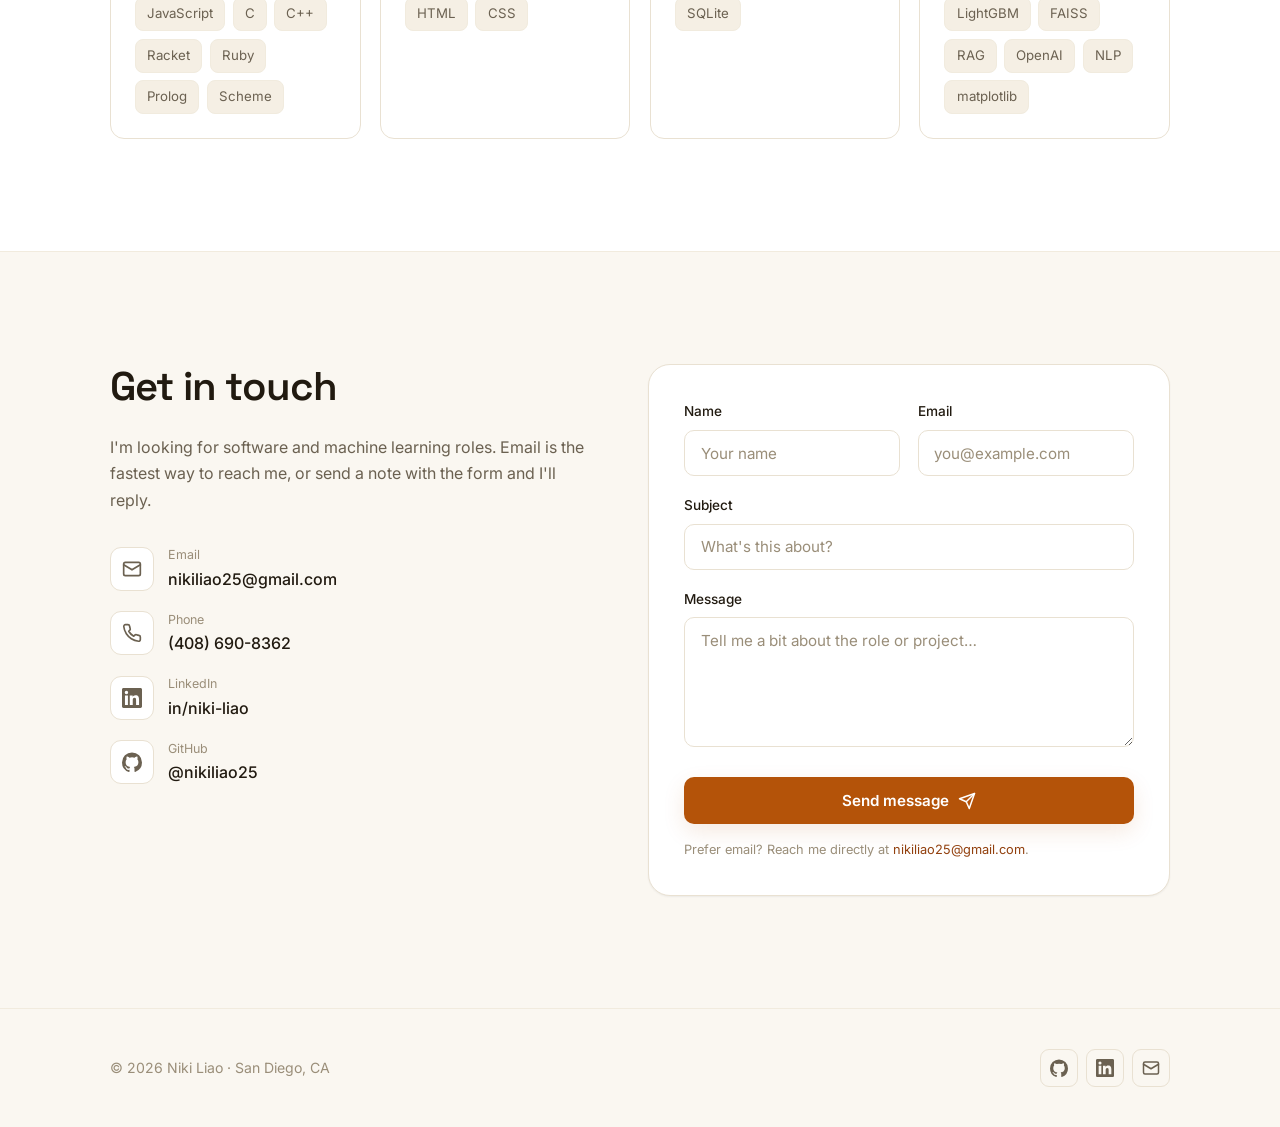
==== commit 7cb69de4: "Use real app screenshots as thumbnails for AI Tutor and La Liga cards" ====
--- a/index.html
+++ b/index.html
@@ -271,47 +271,7 @@
           <!-- Project 1: RAG AI Tutor -->
           <article class="project-card reveal" data-tags="ai ml data">
             <div class="project-thumb">
-              <svg viewBox="0 0 400 225" xmlns="http://www.w3.org/2000/svg" role="img" aria-label="Hybrid RAG pipeline diagram">
-                <defs>
-                  <linearGradient id="p1bg" x1="0" y1="0" x2="1" y2="1">
-                    <stop offset="0" stop-color="#16203a"/><stop offset="1" stop-color="#0c1326"/>
-                  </linearGradient>
-                  <linearGradient id="p1ac" x1="0" y1="0" x2="1" y2="0">
-                    <stop offset="0" stop-color="#5b8cff"/><stop offset="1" stop-color="#38d6c4"/>
-                  </linearGradient>
-                </defs>
-                <rect width="400" height="225" fill="url(#p1bg)"/>
-                <!-- doc -->
-                <rect x="28" y="86" width="46" height="56" rx="5" fill="none" stroke="#5b8cff" stroke-width="2"/>
-                <line x1="37" y1="100" x2="65" y2="100" stroke="#5b8cff" stroke-width="2" opacity="0.7"/>
-                <line x1="37" y1="110" x2="65" y2="110" stroke="#5b8cff" stroke-width="2" opacity="0.5"/>
-                <line x1="37" y1="120" x2="58" y2="120" stroke="#5b8cff" stroke-width="2" opacity="0.4"/>
-                <text x="51" y="162" fill="#9aa6bf" font-family="monospace" font-size="9" text-anchor="middle">docs + OCR</text>
-                <!-- arrow -->
-                <path d="M80 114 H110" stroke="url(#p1ac)" stroke-width="2" marker-end="url(#a1)"/>
-                <!-- chunks / embeddings -->
-                <g>
-                  <rect x="120" y="78" width="20" height="20" rx="3" fill="#38d6c4" opacity="0.85"/>
-                  <rect x="120" y="103" width="20" height="20" rx="3" fill="#38d6c4" opacity="0.6"/>
-                  <rect x="120" y="128" width="20" height="20" rx="3" fill="#38d6c4" opacity="0.4"/>
-                </g>
-                <text x="130" y="170" fill="#9aa6bf" font-family="monospace" font-size="9" text-anchor="middle">embeddings</text>
-                <path d="M148 114 H178" stroke="url(#p1ac)" stroke-width="2" marker-end="url(#a1)"/>
-                <!-- FAISS + BM25 -> RRF -->
-                <rect x="186" y="80" width="74" height="30" rx="6" fill="none" stroke="#5b8cff" stroke-width="1.6"/>
-                <text x="223" y="99" fill="#cdd6ec" font-family="monospace" font-size="10" text-anchor="middle">FAISS</text>
-                <rect x="186" y="118" width="74" height="30" rx="6" fill="none" stroke="#5b8cff" stroke-width="1.6"/>
-                <text x="223" y="137" fill="#cdd6ec" font-family="monospace" font-size="10" text-anchor="middle">BM25</text>
-                <path d="M266 95 q24 19 0 38" stroke="url(#p1ac)" stroke-width="2" fill="none"/>
-                <path d="M266 133 H300" stroke="url(#p1ac)" stroke-width="2" marker-end="url(#a1)" transform="translate(0,-19)"/>
-                <!-- answer -->
-                <circle cx="332" cy="114" r="30" fill="none" stroke="url(#p1ac)" stroke-width="2.4"/>
-                <text x="332" y="110" fill="#fff" font-family="monospace" font-size="10" text-anchor="middle">RRF</text>
-                <text x="332" y="123" fill="#38d6c4" font-family="monospace" font-size="9" text-anchor="middle">answer</text>
-                <text x="332" y="170" fill="#9aa6bf" font-family="monospace" font-size="9" text-anchor="middle">+ citations</text>
-                <marker id="a1" markerWidth="8" markerHeight="8" refX="6" refY="3" orient="auto"><path d="M0 0 L6 3 L0 6 Z" fill="#38d6c4"/></marker>
-                <text x="20" y="34" fill="#5b8cff" font-family="monospace" font-size="11" font-weight="700">HYBRID RAG</text>
-              </svg>
+              <img src="images/proj-ai-tutor.jpg" alt="AI Study Tutor app: a chat answering a question with cited sources, plus tabs for quizzes, flashcards, a knowledge map and a study planner" loading="lazy" />
             </div>
             <div class="project-body">
               <h3>AI Tutor: Hybrid RAG Learning Assistant</h3>
@@ -342,33 +302,7 @@
           <!-- Project 2: La Liga predictor -->
           <article class="project-card reveal" data-tags="ml data">
             <div class="project-thumb">
-              <svg viewBox="0 0 400 225" xmlns="http://www.w3.org/2000/svg" role="img" aria-label="La Liga match prediction dashboard">
-                <defs>
-                  <linearGradient id="p2bg" x1="0" y1="0" x2="1" y2="1">
-                    <stop offset="0" stop-color="#0d2418"/><stop offset="1" stop-color="#0b1320"/>
-                  </linearGradient>
-                </defs>
-                <rect width="400" height="225" fill="url(#p2bg)"/>
-                <!-- pitch -->
-                <rect x="24" y="40" width="200" height="150" rx="6" fill="none" stroke="#2f9e6e" stroke-width="2" opacity="0.55"/>
-                <line x1="124" y1="40" x2="124" y2="190" stroke="#2f9e6e" stroke-width="2" opacity="0.4"/>
-                <circle cx="124" cy="115" r="26" fill="none" stroke="#2f9e6e" stroke-width="2" opacity="0.4"/>
-                <rect x="24" y="85" width="26" height="60" fill="none" stroke="#2f9e6e" stroke-width="2" opacity="0.4"/>
-                <rect x="198" y="85" width="26" height="60" fill="none" stroke="#2f9e6e" stroke-width="2" opacity="0.4"/>
-                <circle cx="124" cy="115" r="5" fill="#38d6c4"/>
-                <!-- prediction bars -->
-                <text x="258" y="56" fill="#9aa6bf" font-family="monospace" font-size="10">P(outcome)</text>
-                <g font-family="monospace" font-size="10" fill="#cdd6ec">
-                  <text x="258" y="86">Home</text>
-                  <rect x="300" y="76" width="76" height="12" rx="3" fill="#5b8cff"/>
-                  <text x="258" y="116">Draw</text>
-                  <rect x="300" y="106" width="34" height="12" rx="3" fill="#46568a"/>
-                  <text x="258" y="146">Away</text>
-                  <rect x="300" y="136" width="50" height="12" rx="3" fill="#38d6c4"/>
-                </g>
-                <text x="240" y="182" fill="#2f9e6e" font-family="monospace" font-size="8.5">XGBoost · LightGBM · LogReg</text>
-                <text x="24" y="26" fill="#38d6c4" font-family="monospace" font-size="11" font-weight="700">LA LIGA PREDICTOR</text>
-              </svg>
+              <img src="images/proj-laliga.jpg" alt="La Liga predictor app: XGBoost match outcome probabilities with a feature chart for Alaves vs Athletic Bilbao" loading="lazy" />
             </div>
             <div class="project-body">
               <h3>La Liga Match Outcome Predictor</h3>
--- a/assets/css/styles.css
+++ b/assets/css/styles.css
@@ -555,6 +555,7 @@
   border-bottom: 1px solid var(--border-soft);
 }
 .project-thumb svg { width: 100%; height: 100%; display: block; }
+.project-thumb img { width: 100%; height: 100%; object-fit: cover; object-position: top; display: block; }
 .project-body {
   display: flex;
   flex-direction: column;
